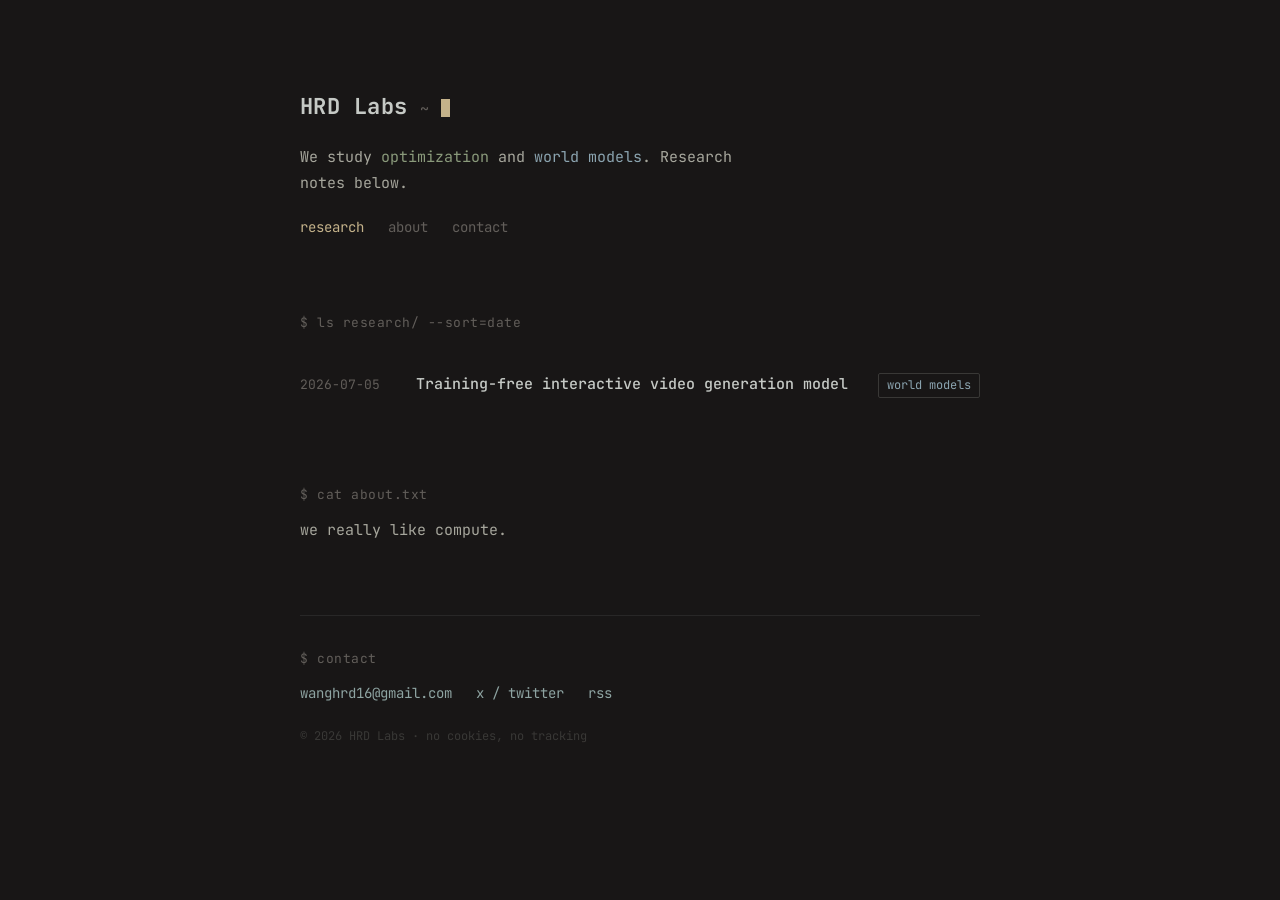
==== index.html @ a36ea153 "Publish first research article: Training-Free Interactive World Models Built with the HF research-ar" ====
<!DOCTYPE html>
<html lang="en">
<head>
  <meta charset="UTF-8">
  <meta name="viewport" content="width=device-width, initial-scale=1.0">
  <title>HRD Labs</title>
  <meta name="description" content="HRD Labs — optimization & world models">
  <link rel="icon" href="data:image/svg+xml,%3Csvg xmlns='http://www.w3.org/2000/svg' viewBox='0 0 16 16'%3E%3Crect x='3' y='1' width='7' height='14' fill='%23c4b28a'/%3E%3C/svg%3E">
  <link rel="preconnect" href="https://fonts.googleapis.com">
  <link rel="preconnect" href="https://fonts.gstatic.com" crossorigin>
  <link href="https://fonts.googleapis.com/css2?family=JetBrains+Mono:ital,wght@0,400;0,500;0,700;1,400&display=swap" rel="stylesheet">
  <link rel="stylesheet" href="css/style.css">
</head>
<body>

  <div class="page">
    <header class="masthead">
      <div class="masthead-title">
        <h1>HRD Labs</h1>
        <span class="tilde">~</span>
        <span class="cursor" aria-hidden="true"></span>
      </div>
      <p class="tagline">We study <span class="hl-optimization">optimization</span> and <span class="hl-worldmodels">world models</span>. Research notes below.</p>
      <nav class="nav">
        <a href="#research" class="active">research</a>
        <a href="#about">about</a>
        <a href="#contact">contact</a>
      </nav>
    </header>

    <section id="research" class="research">
      <div class="prompt-line">$ ls research/ --sort=date</div>
      <a href="research/interactive-world-models/" class="post">
        <span class="post-date">2026-07-05</span>
        <span class="post-body">
          <span class="post-title">Training-free interactive video generation model</span>
        </span>
        <span class="tag tag-worldmodels">world models</span>
      </a>
    </section>

    <section id="about" class="about">
      <div class="prompt-line">$ cat about.txt</div>
      <p>we really like compute.</p>
    </section>

    <footer id="contact" class="footer">
      <div class="prompt-line">$ contact</div>
      <div class="footer-links">
        <a href="mailto:wanghrd16@gmail.com">wanghrd16@gmail.com</a>
        <a href="#">x / twitter</a>
        <a href="#">rss</a>
      </div>
      <div class="copyright">© 2026 HRD Labs · no cookies, no tracking</div>
    </footer>
  </div>

</body>
</html>
---- css/style.css ----
/* Reset & Base */
*, *::before, *::after {
  margin: 0;
  padding: 0;
  box-sizing: border-box;
}

:root {
  --color-bg: #181616;
  --color-bg-hover: #1d1c19;
  --color-fg: #c5c9c5;
  --color-dim: #a6a69c;
  --color-faint: #625e5a;
  --color-border: #282727;
  --color-chip-border: #393836;
  --color-faintest: #393836;
  --color-tan: #c4b28a;
  --color-green: #8a9a7b;
  --color-blue: #8ba4b0;
  --color-teal: #8ea4a2;
  --font-mono: 'JetBrains Mono', 'SF Mono', Menlo, Consolas, monospace;
}

html {
  -webkit-font-smoothing: antialiased;
  -moz-osx-font-smoothing: grayscale;
}

body {
  font-family: var(--font-mono);
  font-size: 15px;
  line-height: 1.7;
  color: var(--color-fg);
  background: var(--color-bg);
  min-height: 100vh;
  display: flex;
  justify-content: center;
  padding: 0 24px;
}

::selection {
  background: var(--color-tan);
  color: #0d0c0c;
}

a {
  color: inherit;
  text-decoration: none;
  transition: color 0.15s ease;
}

.page {
  width: 100%;
  min-width: 0;
  max-width: 680px;
  padding: 88px 0 96px;
  display: flex;
  flex-direction: column;
  gap: 72px;
}

/* Masthead */
.masthead {
  display: flex;
  flex-direction: column;
  gap: 20px;
}

.masthead-title {
  display: flex;
  align-items: baseline;
  gap: 12px;
}

.masthead-title h1 {
  font-size: 22px;
  font-weight: 700;
  letter-spacing: 0.02em;
  color: var(--color-fg);
}

.tilde {
  color: var(--color-faint);
  font-size: 15px;
  font-weight: 400;
}

.cursor {
  display: inline-block;
  width: 9px;
  height: 18px;
  background: var(--color-tan);
  transform: translateY(3px);
  animation: blink 1.2s step-end infinite;
}

@keyframes blink {
  0%, 49% { opacity: 1; }
  50%, 100% { opacity: 0; }
}

.tagline {
  color: var(--color-dim);
  max-width: 54ch;
  text-wrap: pretty;
}

.hl-optimization {
  color: var(--color-green);
}

.hl-worldmodels {
  color: var(--color-blue);
}

.nav {
  display: flex;
  gap: 24px;
  font-size: 14px;
}

.nav a {
  color: var(--color-faint);
}

.nav a.active {
  color: var(--color-tan);
}

.nav a:hover {
  color: var(--color-fg);
}

/* Prompt lines */
.prompt-line {
  color: var(--color-faint);
  font-size: 13px;
  letter-spacing: 0.04em;
}

/* Research log */
.research {
  display: flex;
  flex-direction: column;
  gap: 8px;
}

.research .prompt-line {
  margin-bottom: 16px;
}

.post {
  display: grid;
  grid-template-columns: 96px 1fr auto;
  gap: 20px;
  align-items: baseline;
  padding: 14px 12px;
  margin: 0 -12px;
  border-radius: 2px;
  color: inherit;
}

.post:hover {
  background: var(--color-bg-hover);
}

.post-date {
  color: var(--color-faint);
  font-size: 13px;
}

.post-body {
  display: flex;
  flex-direction: column;
  gap: 2px;
}

.post-title {
  color: var(--color-fg);
  font-weight: 500;
}

.post-summary {
  color: var(--color-dim);
  font-size: 13px;
  text-wrap: pretty;
}

.tag {
  font-size: 12px;
  border: 1px solid var(--color-chip-border);
  padding: 1px 8px;
  border-radius: 2px;
}

.tag-optimization { color: var(--color-green); }
.tag-worldmodels { color: var(--color-blue); }
.tag-notes { color: var(--color-tan); }

/* About */
.about {
  display: flex;
  flex-direction: column;
  gap: 12px;
}

.about p {
  color: var(--color-dim);
  max-width: 60ch;
  text-wrap: pretty;
}

/* KRABS */
.krabs {
  display: flex;
  flex-direction: column;
  gap: 12px;
}

.crossword {
  font-family: var(--font-mono);
  font-size: 20px;
  line-height: 1.7;
  letter-spacing: 0.05em;
  color: var(--color-fg);
  overflow-x: auto;
  margin-top: 8px;
}

.crossword .highlight {
  font-weight: 700;
  color: var(--color-tan);
}

/* Footer */
.footer {
  display: flex;
  flex-direction: column;
  gap: 12px;
  border-top: 1px solid var(--color-border);
  padding-top: 32px;
}

.footer-links {
  display: flex;
  gap: 24px;
  font-size: 14px;
  flex-wrap: wrap;
}

.footer-links a {
  color: var(--color-teal);
}

.footer-links a:hover {
  color: var(--color-fg);
}

.copyright {
  color: var(--color-faintest);
  font-size: 12px;
  margin-top: 8px;
}

@media (prefers-reduced-motion: reduce) {
  .cursor {
    animation: none;
  }
}

/* Responsive */
@media (max-width: 560px) {
  .page {
    padding: 56px 0 64px;
    gap: 56px;
  }

  .post {
    grid-template-columns: 1fr;
    gap: 8px;
  }

  .tag {
    justify-self: start;
  }
}
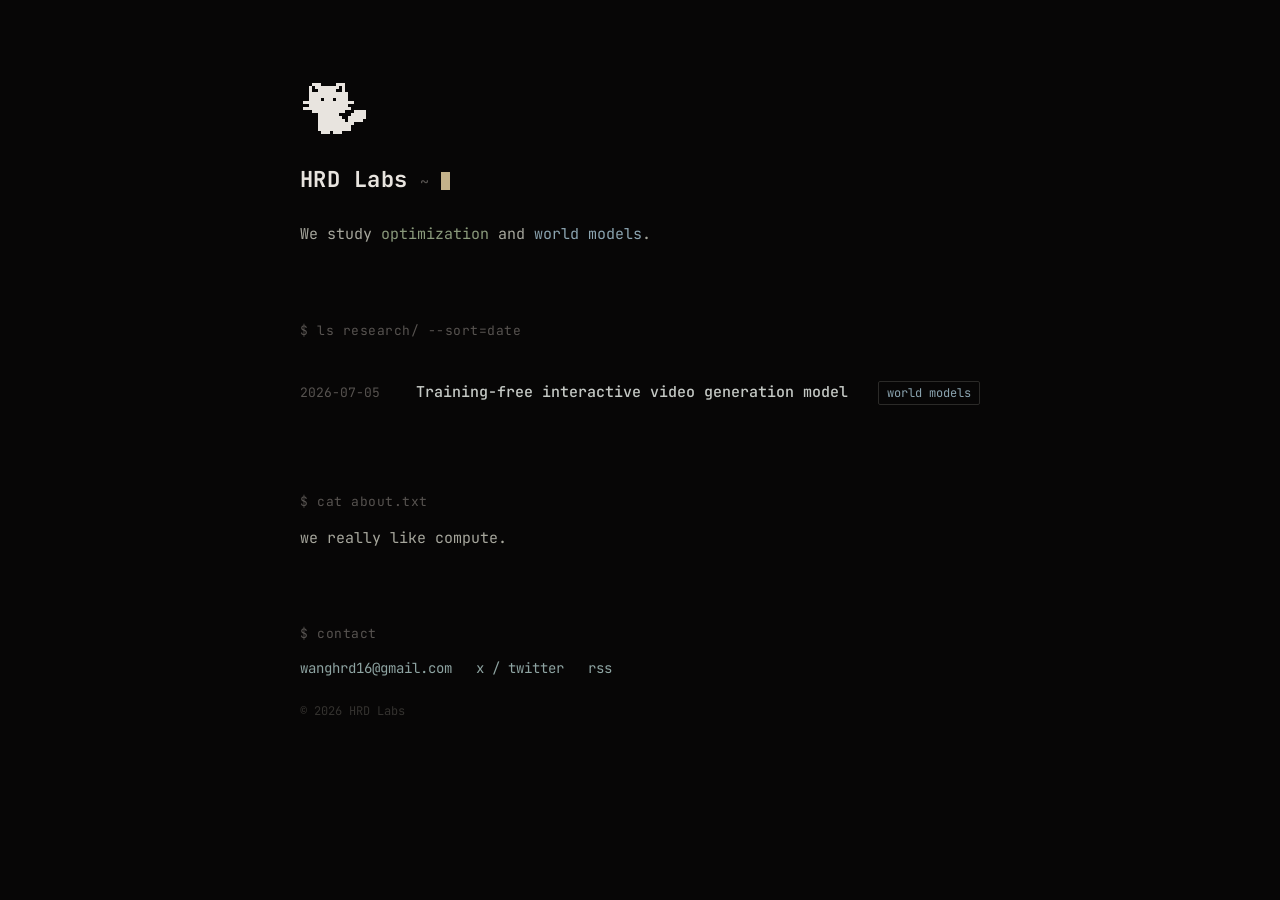
==== commit 95fe9897: "Front page redesign: pixel-cat masthead, darker palette, slower cursor - Add a pixel-cat mark to the" ====
--- a/index.html
+++ b/index.html
@@ -15,17 +15,13 @@
 
   <div class="page">
     <header class="masthead">
+      <img src="assets/pixel-cat.svg" alt="HRD Labs pixel cat" class="masthead-cat">
       <div class="masthead-title">
         <h1>HRD Labs</h1>
         <span class="tilde">~</span>
         <span class="cursor" aria-hidden="true"></span>
       </div>
-      <p class="tagline">We study <span class="hl-optimization">optimization</span> and <span class="hl-worldmodels">world models</span>. Research notes below.</p>
-      <nav class="nav">
-        <a href="#research" class="active">research</a>
-        <a href="#about">about</a>
-        <a href="#contact">contact</a>
-      </nav>
+      <p class="tagline">We study <span class="hl-optimization">optimization</span> and <span class="hl-worldmodels">world models</span>.</p>
     </header>
 
     <section id="research" class="research">
@@ -51,7 +47,7 @@
         <a href="#">x / twitter</a>
         <a href="#">rss</a>
       </div>
-      <div class="copyright">© 2026 HRD Labs · no cookies, no tracking</div>
+      <div class="copyright">© 2026 HRD Labs</div>
     </footer>
   </div>
 
--- a/css/style.css
+++ b/css/style.css
@@ -6,14 +6,14 @@
 }
 
 :root {
-  --color-bg: #181616;
-  --color-bg-hover: #1d1c19;
+  --color-bg: #070606;
+  --color-bg-hover: #100f0e;
   --color-fg: #c5c9c5;
   --color-dim: #a6a69c;
-  --color-faint: #625e5a;
-  --color-border: #282727;
-  --color-chip-border: #393836;
-  --color-faintest: #393836;
+  --color-faint: #575350;
+  --color-border: #1f1e1c;
+  --color-chip-border: #2b2a28;
+  --color-faintest: #34322f;
   --color-tan: #c4b28a;
   --color-green: #8a9a7b;
   --color-blue: #8ba4b0;
@@ -40,7 +40,7 @@
 
 ::selection {
   background: var(--color-tan);
-  color: #0d0c0c;
+  color: #070606;
 }
 
 a {
@@ -53,7 +53,7 @@
   width: 100%;
   min-width: 0;
   max-width: 680px;
-  padding: 88px 0 96px;
+  padding: 80px 0 96px;
   display: flex;
   flex-direction: column;
   gap: 72px;
@@ -63,7 +63,13 @@
 .masthead {
   display: flex;
   flex-direction: column;
-  gap: 20px;
+  gap: 24px;
+}
+
+.masthead-cat {
+  width: 66px;
+  height: 57px;
+  display: block;
 }
 
 .masthead-title {
@@ -76,7 +82,7 @@
   font-size: 22px;
   font-weight: 700;
   letter-spacing: 0.02em;
-  color: var(--color-fg);
+  color: #e8e4df;
 }
 
 .tilde {
@@ -91,12 +97,12 @@
   height: 18px;
   background: var(--color-tan);
   transform: translateY(3px);
-  animation: blink 1.2s step-end infinite;
+  animation: blink 2.2s step-end infinite;
 }
 
 @keyframes blink {
-  0%, 49% { opacity: 1; }
-  50%, 100% { opacity: 0; }
+  0%, 55% { opacity: 1; }
+  55.01%, 100% { opacity: 0; }
 }
 
 .tagline {
@@ -111,24 +117,6 @@
 
 .hl-worldmodels {
   color: var(--color-blue);
-}
-
-.nav {
-  display: flex;
-  gap: 24px;
-  font-size: 14px;
-}
-
-.nav a {
-  color: var(--color-faint);
-}
-
-.nav a.active {
-  color: var(--color-tan);
-}
-
-.nav a:hover {
-  color: var(--color-fg);
 }
 
 /* Prompt lines */
@@ -210,7 +198,58 @@
   text-wrap: pretty;
 }
 
-/* KRABS */
+/* Footer */
+.footer {
+  display: flex;
+  flex-direction: column;
+  gap: 12px;
+}
+
+.footer-links {
+  display: flex;
+  gap: 24px;
+  font-size: 14px;
+  flex-wrap: wrap;
+}
+
+.footer-links a {
+  color: var(--color-teal);
+}
+
+.footer-links a:hover {
+  color: var(--color-fg);
+}
+
+.copyright {
+  color: var(--color-faintest);
+  font-size: 12px;
+  margin-top: 8px;
+}
+
+@media (prefers-reduced-motion: reduce) {
+  .cursor {
+    animation: none;
+  }
+}
+
+/* Responsive */
+@media (max-width: 560px) {
+  .page {
+    padding: 56px 0 64px;
+    gap: 56px;
+  }
+
+  .post {
+    grid-template-columns: 1fr;
+    gap: 8px;
+  }
+
+  .tag {
+    justify-self: start;
+  }
+}
+
+/* ---- KRABS crossword (research.html) ---- */
 .krabs {
   display: flex;
   flex-direction: column;
@@ -231,56 +270,3 @@
   font-weight: 700;
   color: var(--color-tan);
 }
-
-/* Footer */
-.footer {
-  display: flex;
-  flex-direction: column;
-  gap: 12px;
-  border-top: 1px solid var(--color-border);
-  padding-top: 32px;
-}
-
-.footer-links {
-  display: flex;
-  gap: 24px;
-  font-size: 14px;
-  flex-wrap: wrap;
-}
-
-.footer-links a {
-  color: var(--color-teal);
-}
-
-.footer-links a:hover {
-  color: var(--color-fg);
-}
-
-.copyright {
-  color: var(--color-faintest);
-  font-size: 12px;
-  margin-top: 8px;
-}
-
-@media (prefers-reduced-motion: reduce) {
-  .cursor {
-    animation: none;
-  }
-}
-
-/* Responsive */
-@media (max-width: 560px) {
-  .page {
-    padding: 56px 0 64px;
-    gap: 56px;
-  }
-
-  .post {
-    grid-template-columns: 1fr;
-    gap: 8px;
-  }
-
-  .tag {
-    justify-self: start;
-  }
-}
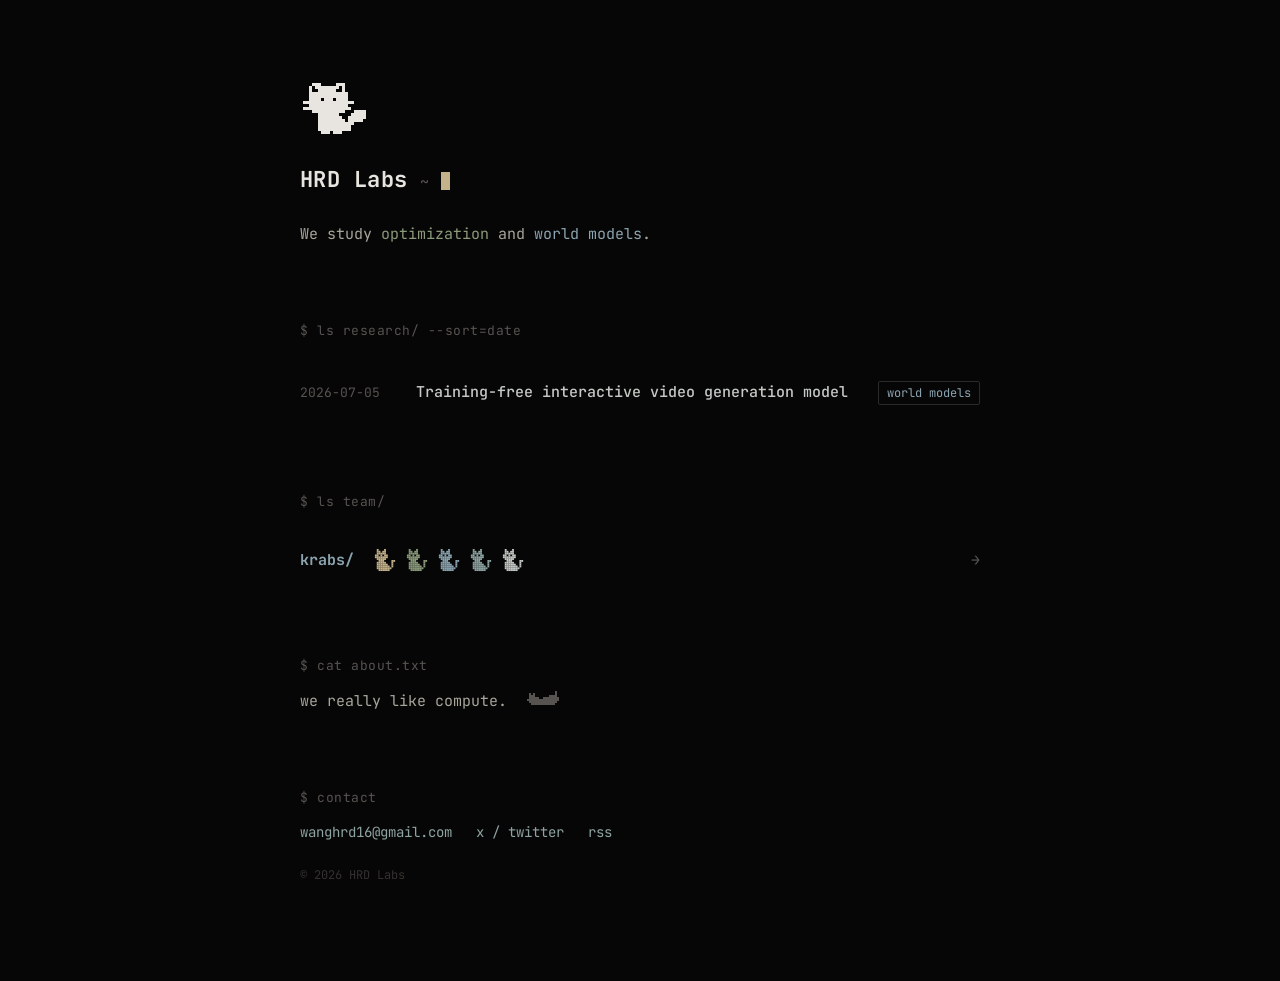
==== commit fcc1357e: "Unify site UI as dark pixel-art terminal: restyle article to match main page, add back nav, link tea" ====
--- a/index.html
+++ b/index.html
@@ -35,9 +35,24 @@
       </a>
     </section>
 
+    <section id="team" class="team">
+      <div class="prompt-line">$ ls team/</div>
+      <a href="team.html" class="team-line">
+        <span class="team-name">krabs/</span>
+        <span class="team-cats" aria-hidden="true">
+          <svg class="mini-cat" width="22" height="24" viewBox="-0.5 -0.5 12 13"><use href="assets/cat-sit.svg#cat"/></svg>
+          <svg class="mini-cat" width="22" height="24" viewBox="-0.5 -0.5 12 13"><use href="assets/cat-sit.svg#cat"/></svg>
+          <svg class="mini-cat" width="22" height="24" viewBox="-0.5 -0.5 12 13"><use href="assets/cat-sit.svg#cat"/></svg>
+          <svg class="mini-cat" width="22" height="24" viewBox="-0.5 -0.5 12 13"><use href="assets/cat-sit.svg#cat"/></svg>
+          <svg class="mini-cat" width="22" height="24" viewBox="-0.5 -0.5 12 13"><use href="assets/cat-sit.svg#cat"/></svg>
+        </span>
+        <span class="team-arrow">→</span>
+      </a>
+    </section>
+
     <section id="about" class="about">
       <div class="prompt-line">$ cat about.txt</div>
-      <p>we really like compute.</p>
+      <p>we really like compute. <img src="assets/cat-sleep.svg" alt="" width="34" height="16" class="about-cat"></p>
     </section>
 
     <footer id="contact" class="footer">
--- a/css/style.css
+++ b/css/style.css
@@ -185,6 +185,90 @@
 .tag-worldmodels { color: var(--color-blue); }
 .tag-notes { color: var(--color-tan); }
 
+/* Crumb (back link on subpages) */
+.crumb {
+  font-size: 13px;
+  letter-spacing: 0.04em;
+}
+
+.crumb a {
+  color: var(--color-faint);
+}
+
+.crumb a:hover {
+  color: var(--color-tan);
+}
+
+/* Pixel cats */
+.mini-cat {
+  width: 22px;
+  height: 24px;
+  flex-shrink: 0;
+}
+
+/* Team teaser (index) */
+.team {
+  display: flex;
+  flex-direction: column;
+  gap: 8px;
+}
+
+.team .prompt-line {
+  margin-bottom: 16px;
+}
+
+.team-line {
+  display: flex;
+  align-items: center;
+  gap: 20px;
+  padding: 10px 12px;
+  margin: 0 -12px;
+  border-radius: 2px;
+}
+
+.team-line:hover {
+  background: var(--color-bg-hover);
+}
+
+.team-name {
+  color: var(--color-blue);
+  font-weight: 700;
+}
+
+.team-cats {
+  display: flex;
+  align-items: flex-end;
+  gap: 10px;
+}
+
+.team-cats .mini-cat:nth-child(1) { color: var(--color-tan); }
+.team-cats .mini-cat:nth-child(2) { color: var(--color-green); }
+.team-cats .mini-cat:nth-child(3) { color: var(--color-blue); }
+.team-cats .mini-cat:nth-child(4) { color: var(--color-teal); }
+.team-cats .mini-cat:nth-child(5) { color: var(--color-fg); }
+
+.team-cats .mini-cat {
+  transition: transform 0.18s ease;
+}
+
+.team-line:hover .mini-cat {
+  transform: translateY(-3px);
+}
+
+.team-line:hover .mini-cat:nth-child(2) { transition-delay: 0.04s; }
+.team-line:hover .mini-cat:nth-child(3) { transition-delay: 0.08s; }
+.team-line:hover .mini-cat:nth-child(4) { transition-delay: 0.12s; }
+.team-line:hover .mini-cat:nth-child(5) { transition-delay: 0.16s; }
+
+.team-arrow {
+  margin-left: auto;
+  color: var(--color-faint);
+}
+
+.team-line:hover .team-arrow {
+  color: var(--color-tan);
+}
+
 /* About */
 .about {
   display: flex;
@@ -198,6 +282,13 @@
   text-wrap: pretty;
 }
 
+.about-cat {
+  width: 34px;
+  height: 16px;
+  margin-left: 10px;
+  vertical-align: baseline;
+}
+
 /* Footer */
 .footer {
   display: flex;
@@ -229,6 +320,16 @@
 @media (prefers-reduced-motion: reduce) {
   .cursor {
     animation: none;
+  }
+
+  .team-cats .mini-cat,
+  .name-col .mini-cat {
+    transition: none;
+  }
+
+  .team-line:hover .mini-cat,
+  .name-col:hover .mini-cat {
+    transform: none;
   }
 }
 
@@ -249,24 +350,63 @@
   }
 }
 
-/* ---- KRABS crossword (research.html) ---- */
+/* ---- KRABS crossword (team.html) ---- */
 .krabs {
   display: flex;
   flex-direction: column;
   gap: 12px;
 }
 
-.crossword {
-  font-family: var(--font-mono);
+.crossword-grid {
+  display: flex;
+  gap: 28px;
+  margin-top: 20px;
+}
+
+.name-col {
+  display: flex;
+  flex-direction: column;
+  align-items: center;
+  gap: 4px;
   font-size: 20px;
-  line-height: 1.7;
-  letter-spacing: 0.05em;
-  color: var(--color-fg);
-  overflow-x: auto;
-  margin-top: 8px;
-}
-
-.crossword .highlight {
+  line-height: 1.5;
+}
+
+.name-col .mini-cat {
+  color: var(--color-faintest);
+  margin-bottom: 12px;
+  transition: transform 0.18s ease, color 0.18s ease;
+}
+
+.name-col:nth-child(1):hover .mini-cat { color: var(--color-tan); }
+.name-col:nth-child(2):hover .mini-cat { color: var(--color-green); }
+.name-col:nth-child(3):hover .mini-cat { color: var(--color-blue); }
+.name-col:nth-child(4):hover .mini-cat { color: var(--color-teal); }
+.name-col:nth-child(5):hover .mini-cat { color: var(--color-fg); }
+
+.name-col:hover .mini-cat {
+  transform: translateY(-3px);
+}
+
+.letter {
+  color: var(--color-dim);
+}
+
+.letter.first {
   font-weight: 700;
   color: var(--color-tan);
 }
+
+.name-col:hover .letter {
+  color: #e8e4df;
+}
+
+@media (max-width: 560px) {
+  .crossword-grid {
+    gap: 18px;
+  }
+
+  .name-col {
+    font-size: 16px;
+  }
+}
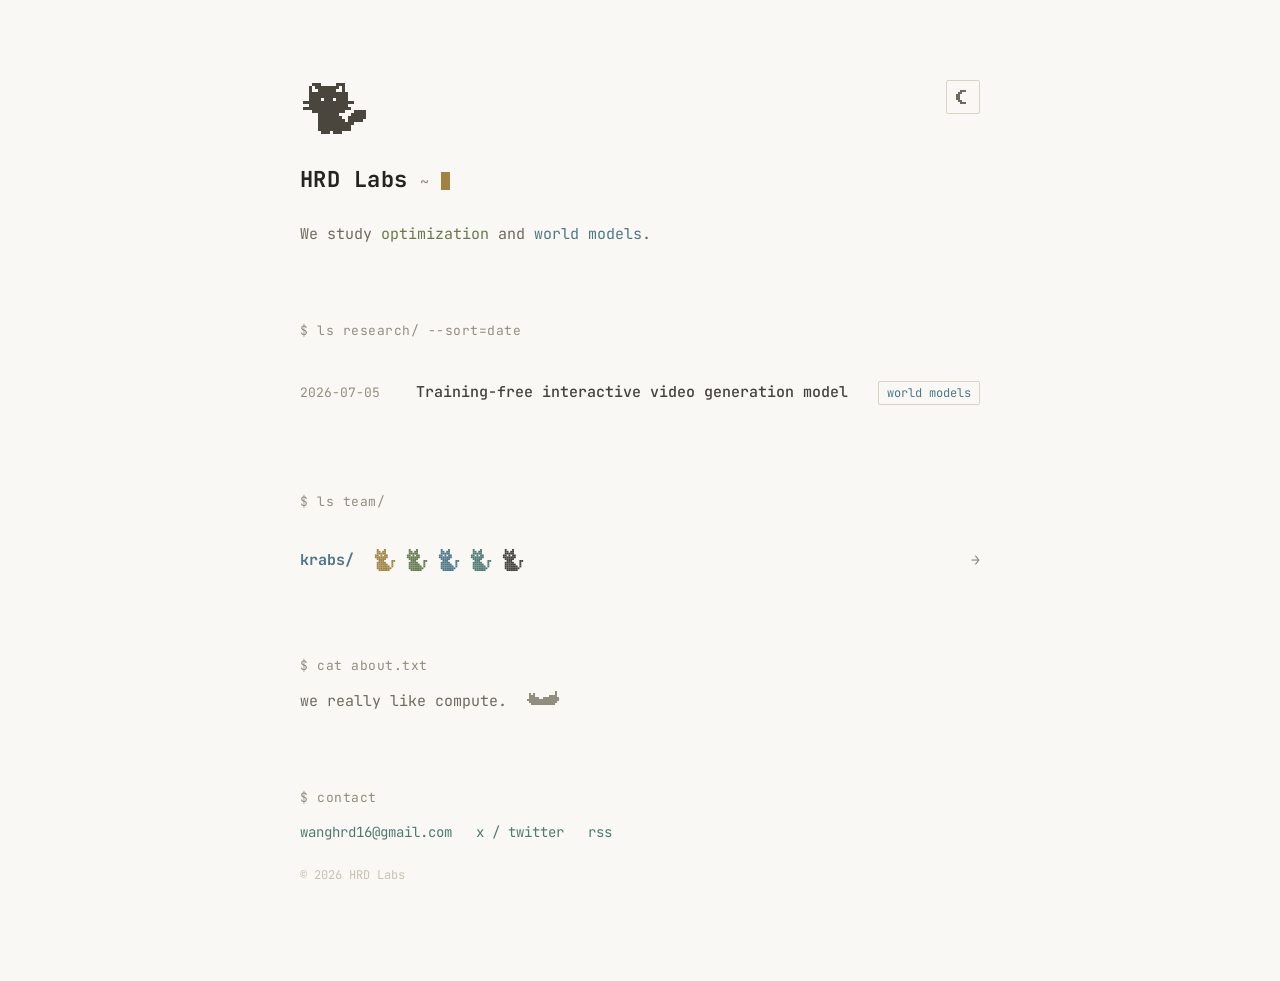
==== commit aeffa897: "Add light mode (default) with persistent theme toggle, make masthead cat interactive - Light palette" ====
--- a/index.html
+++ b/index.html
@@ -9,13 +9,16 @@
   <link rel="preconnect" href="https://fonts.googleapis.com">
   <link rel="preconnect" href="https://fonts.gstatic.com" crossorigin>
   <link href="https://fonts.googleapis.com/css2?family=JetBrains+Mono:ital,wght@0,400;0,500;0,700;1,400&display=swap" rel="stylesheet">
+  <script>document.documentElement.dataset.theme=localStorage.getItem('theme')||'light';</script>
   <link rel="stylesheet" href="css/style.css">
 </head>
 <body>
 
   <div class="page">
     <header class="masthead">
-      <img src="assets/pixel-cat.svg" alt="HRD Labs pixel cat" class="masthead-cat">
+      <button class="theme-toggle" type="button" aria-label="Toggle light/dark theme"><svg class="icon-moon" width="14" height="14" viewBox="0 0 7 7" shape-rendering="crispEdges" fill="currentColor" aria-hidden="true"><rect x="2" y="0" width="3" height="1"/><rect x="1" y="1" width="2" height="1"/><rect x="0" y="2" width="2" height="3"/><rect x="1" y="5" width="2" height="1"/><rect x="2" y="6" width="3" height="1"/></svg><svg class="icon-sun" width="14" height="14" viewBox="0 0 9 9" shape-rendering="crispEdges" fill="currentColor" aria-hidden="true"><rect x="3" y="3" width="3" height="3"/><rect x="4" y="0" width="1" height="1"/><rect x="4" y="8" width="1" height="1"/><rect x="0" y="4" width="1" height="1"/><rect x="8" y="4" width="1" height="1"/><rect x="1" y="1" width="1" height="1"/><rect x="7" y="1" width="1" height="1"/><rect x="1" y="7" width="1" height="1"/><rect x="7" y="7" width="1" height="1"/></svg></button>
+      <svg class="masthead-cat" width="66" height="57" viewBox="-1 -1 22 19" shape-rendering="crispEdges" fill="currentColor" role="img" aria-label="HRD Labs pixel cat"><g class="cat-body"><rect x="3" y="0" width="1.02" height="1.02"></rect><rect x="4" y="0" width="1.02" height="1.02"></rect><rect x="5" y="0" width="1.02" height="1.02"></rect><rect x="11" y="0" width="1.02" height="1.02"></rect><rect x="12" y="0" width="1.02" height="1.02"></rect><rect x="13" y="0" width="1.02" height="1.02"></rect><rect x="2" y="1" width="1.02" height="1.02"></rect><rect x="4" y="1" width="1.02" height="1.02"></rect><rect x="5" y="1" width="1.02" height="1.02"></rect><rect x="6" y="1" width="1.02" height="1.02"></rect><rect x="7" y="1" width="1.02" height="1.02"></rect><rect x="8" y="1" width="1.02" height="1.02"></rect><rect x="9" y="1" width="1.02" height="1.02"></rect><rect x="10" y="1" width="1.02" height="1.02"></rect><rect x="11" y="1" width="1.02" height="1.02"></rect><rect x="13" y="1" width="1.02" height="1.02"></rect><rect x="2" y="2" width="1.02" height="1.02"></rect><rect x="5" y="2" width="1.02" height="1.02"></rect><rect x="6" y="2" width="1.02" height="1.02"></rect><rect x="7" y="2" width="1.02" height="1.02"></rect><rect x="8" y="2" width="1.02" height="1.02"></rect><rect x="9" y="2" width="1.02" height="1.02"></rect><rect x="10" y="2" width="1.02" height="1.02"></rect><rect x="13" y="2" width="1.02" height="1.02"></rect><rect x="2" y="3" width="1.02" height="1.02"></rect><rect x="3" y="3" width="1.02" height="1.02"></rect><rect x="4" y="3" width="1.02" height="1.02"></rect><rect x="5" y="3" width="1.02" height="1.02"></rect><rect x="6" y="3" width="1.02" height="1.02"></rect><rect x="7" y="3" width="1.02" height="1.02"></rect><rect x="8" y="3" width="1.02" height="1.02"></rect><rect x="9" y="3" width="1.02" height="1.02"></rect><rect x="10" y="3" width="1.02" height="1.02"></rect><rect x="11" y="3" width="1.02" height="1.02"></rect><rect x="12" y="3" width="1.02" height="1.02"></rect><rect x="13" y="3" width="1.02" height="1.02"></rect><rect x="14" y="3" width="1.02" height="1.02"></rect><rect x="2" y="4" width="1.02" height="1.02"></rect><rect x="3" y="4" width="1.02" height="1.02"></rect><rect x="4" y="4" width="1.02" height="1.02"></rect><rect x="5" y="4" width="1.02" height="1.02"></rect><rect x="6" y="4" width="1.02" height="1.02"></rect><rect x="7" y="4" width="1.02" height="1.02"></rect><rect x="8" y="4" width="1.02" height="1.02"></rect><rect x="9" y="4" width="1.02" height="1.02"></rect><rect x="10" y="4" width="1.02" height="1.02"></rect><rect x="11" y="4" width="1.02" height="1.02"></rect><rect x="12" y="4" width="1.02" height="1.02"></rect><rect x="13" y="4" width="1.02" height="1.02"></rect><rect x="14" y="4" width="1.02" height="1.02"></rect><rect x="2" y="5" width="1.02" height="1.02"></rect><rect x="3" y="5" width="1.02" height="1.02"></rect><rect x="4" y="5" width="1.02" height="1.02"></rect><rect x="5" y="5" width="1.02" height="1.02"></rect><rect x="7" y="5" width="1.02" height="1.02"></rect><rect x="8" y="5" width="1.02" height="1.02"></rect><rect x="9" y="5" width="1.02" height="1.02"></rect><rect x="11" y="5" width="1.02" height="1.02"></rect><rect x="12" y="5" width="1.02" height="1.02"></rect><rect x="13" y="5" width="1.02" height="1.02"></rect><rect x="14" y="5" width="1.02" height="1.02"></rect><rect x="0" y="6" width="1.02" height="1.02"></rect><rect x="1" y="6" width="1.02" height="1.02"></rect><rect x="2" y="6" width="1.02" height="1.02"></rect><rect x="3" y="6" width="1.02" height="1.02"></rect><rect x="4" y="6" width="1.02" height="1.02"></rect><rect x="5" y="6" width="1.02" height="1.02"></rect><rect x="6" y="6" width="1.02" height="1.02"></rect><rect x="7" y="6" width="1.02" height="1.02"></rect><rect x="8" y="6" width="1.02" height="1.02"></rect><rect x="9" y="6" width="1.02" height="1.02"></rect><rect x="10" y="6" width="1.02" height="1.02"></rect><rect x="11" y="6" width="1.02" height="1.02"></rect><rect x="12" y="6" width="1.02" height="1.02"></rect><rect x="13" y="6" width="1.02" height="1.02"></rect><rect x="14" y="6" width="1.02" height="1.02"></rect><rect x="15" y="6" width="1.02" height="1.02"></rect><rect x="16" y="6" width="1.02" height="1.02"></rect><rect x="2" y="7" width="1.02" height="1.02"></rect><rect x="3" y="7" width="1.02" height="1.02"></rect><rect x="4" y="7" width="1.02" height="1.02"></rect><rect x="5" y="7" width="1.02" height="1.02"></rect><rect x="6" y="7" width="1.02" height="1.02"></rect><rect x="7" y="7" width="1.02" height="1.02"></rect><rect x="8" y="7" width="1.02" height="1.02"></rect><rect x="9" y="7" width="1.02" height="1.02"></rect><rect x="10" y="7" width="1.02" height="1.02"></rect><rect x="11" y="7" width="1.02" height="1.02"></rect><rect x="12" y="7" width="1.02" height="1.02"></rect><rect x="13" y="7" width="1.02" height="1.02"></rect><rect x="14" y="7" width="1.02" height="1.02"></rect><rect x="0" y="8" width="1.02" height="1.02"></rect><rect x="1" y="8" width="1.02" height="1.02"></rect><rect x="2" y="8" width="1.02" height="1.02"></rect><rect x="3" y="8" width="1.02" height="1.02"></rect><rect x="4" y="8" width="1.02" height="1.02"></rect><rect x="5" y="8" width="1.02" height="1.02"></rect><rect x="6" y="8" width="1.02" height="1.02"></rect><rect x="7" y="8" width="1.02" height="1.02"></rect><rect x="8" y="8" width="1.02" height="1.02"></rect><rect x="9" y="8" width="1.02" height="1.02"></rect><rect x="10" y="8" width="1.02" height="1.02"></rect><rect x="11" y="8" width="1.02" height="1.02"></rect><rect x="12" y="8" width="1.02" height="1.02"></rect><rect x="13" y="8" width="1.02" height="1.02"></rect><rect x="14" y="8" width="1.02" height="1.02"></rect><rect x="15" y="8" width="1.02" height="1.02"></rect><rect x="3" y="9" width="1.02" height="1.02"></rect><rect x="4" y="9" width="1.02" height="1.02"></rect><rect x="5" y="9" width="1.02" height="1.02"></rect><rect x="6" y="9" width="1.02" height="1.02"></rect><rect x="7" y="9" width="1.02" height="1.02"></rect><rect x="8" y="9" width="1.02" height="1.02"></rect><rect x="9" y="9" width="1.02" height="1.02"></rect><rect x="10" y="9" width="1.02" height="1.02"></rect><rect x="11" y="9" width="1.02" height="1.02"></rect><rect x="12" y="9" width="1.02" height="1.02"></rect><rect x="13" y="9" width="1.02" height="1.02"></rect><rect x="5" y="10" width="1.02" height="1.02"></rect><rect x="6" y="10" width="1.02" height="1.02"></rect><rect x="7" y="10" width="1.02" height="1.02"></rect><rect x="8" y="10" width="1.02" height="1.02"></rect><rect x="9" y="10" width="1.02" height="1.02"></rect><rect x="10" y="10" width="1.02" height="1.02"></rect><rect x="11" y="10" width="1.02" height="1.02"></rect><rect x="5" y="11" width="1.02" height="1.02"></rect><rect x="6" y="11" width="1.02" height="1.02"></rect><rect x="7" y="11" width="1.02" height="1.02"></rect><rect x="8" y="11" width="1.02" height="1.02"></rect><rect x="9" y="11" width="1.02" height="1.02"></rect><rect x="10" y="11" width="1.02" height="1.02"></rect><rect x="11" y="11" width="1.02" height="1.02"></rect><rect x="12" y="11" width="1.02" height="1.02"></rect><rect x="5" y="12" width="1.02" height="1.02"></rect><rect x="6" y="12" width="1.02" height="1.02"></rect><rect x="7" y="12" width="1.02" height="1.02"></rect><rect x="8" y="12" width="1.02" height="1.02"></rect><rect x="9" y="12" width="1.02" height="1.02"></rect><rect x="10" y="12" width="1.02" height="1.02"></rect><rect x="11" y="12" width="1.02" height="1.02"></rect><rect x="12" y="12" width="1.02" height="1.02"></rect><rect x="13" y="12" width="1.02" height="1.02"></rect><rect x="5" y="13" width="1.02" height="1.02"></rect><rect x="6" y="13" width="1.02" height="1.02"></rect><rect x="7" y="13" width="1.02" height="1.02"></rect><rect x="8" y="13" width="1.02" height="1.02"></rect><rect x="9" y="13" width="1.02" height="1.02"></rect><rect x="10" y="13" width="1.02" height="1.02"></rect><rect x="11" y="13" width="1.02" height="1.02"></rect><rect x="12" y="13" width="1.02" height="1.02"></rect><rect x="13" y="13" width="1.02" height="1.02"></rect><rect x="14" y="13" width="1.02" height="1.02"></rect><rect x="15" y="13" width="1.02" height="1.02"></rect><rect x="16" y="13" width="1.02" height="1.02"></rect><rect x="5" y="14" width="1.02" height="1.02"></rect><rect x="6" y="14" width="1.02" height="1.02"></rect><rect x="7" y="14" width="1.02" height="1.02"></rect><rect x="8" y="14" width="1.02" height="1.02"></rect><rect x="9" y="14" width="1.02" height="1.02"></rect><rect x="10" y="14" width="1.02" height="1.02"></rect><rect x="11" y="14" width="1.02" height="1.02"></rect><rect x="12" y="14" width="1.02" height="1.02"></rect><rect x="13" y="14" width="1.02" height="1.02"></rect><rect x="14" y="14" width="1.02" height="1.02"></rect><rect x="15" y="14" width="1.02" height="1.02"></rect><rect x="5" y="15" width="1.02" height="1.02"></rect><rect x="6" y="15" width="1.02" height="1.02"></rect><rect x="7" y="15" width="1.02" height="1.02"></rect><rect x="8" y="15" width="1.02" height="1.02"></rect><rect x="9" y="15" width="1.02" height="1.02"></rect><rect x="10" y="15" width="1.02" height="1.02"></rect><rect x="11" y="15" width="1.02" height="1.02"></rect><rect x="12" y="15" width="1.02" height="1.02"></rect><rect x="13" y="15" width="1.02" height="1.02"></rect><rect x="14" y="15" width="1.02" height="1.02"></rect><rect x="15" y="15" width="1.02" height="1.02"></rect><rect x="6" y="16" width="1.02" height="1.02"></rect><rect x="7" y="16" width="1.02" height="1.02"></rect><rect x="8" y="16" width="1.02" height="1.02"></rect><rect x="10" y="16" width="1.02" height="1.02"></rect><rect x="11" y="16" width="1.02" height="1.02"></rect><rect x="12" y="16" width="1.02" height="1.02"></rect></g><g class="cat-tail"><rect x="17" y="9" width="1.02" height="1.02"></rect><rect x="18" y="9" width="1.02" height="1.02"></rect><rect x="19" y="9" width="1.02" height="1.02"></rect><rect x="20" y="9" width="1.02" height="1.02"></rect><rect x="16" y="10" width="1.02" height="1.02"></rect><rect x="17" y="10" width="1.02" height="1.02"></rect><rect x="18" y="10" width="1.02" height="1.02"></rect><rect x="19" y="10" width="1.02" height="1.02"></rect><rect x="20" y="10" width="1.02" height="1.02"></rect><rect x="15" y="11" width="1.02" height="1.02"></rect><rect x="16" y="11" width="1.02" height="1.02"></rect><rect x="17" y="11" width="1.02" height="1.02"></rect><rect x="18" y="11" width="1.02" height="1.02"></rect><rect x="19" y="11" width="1.02" height="1.02"></rect><rect x="20" y="11" width="1.02" height="1.02"></rect><rect x="15" y="12" width="1.02" height="1.02"></rect><rect x="16" y="12" width="1.02" height="1.02"></rect><rect x="17" y="12" width="1.02" height="1.02"></rect><rect x="18" y="12" width="1.02" height="1.02"></rect><rect x="19" y="12" width="1.02" height="1.02"></rect></g><g class="cat-lids"><rect x="6" y="5" width="1.02" height="1.02"></rect><rect x="10" y="5" width="1.02" height="1.02"></rect></g></svg>
+      <span class="cat-meow" aria-hidden="true"></span>
       <div class="masthead-title">
         <h1>HRD Labs</h1>
         <span class="tilde">~</span>
@@ -52,7 +55,7 @@
 
     <section id="about" class="about">
       <div class="prompt-line">$ cat about.txt</div>
-      <p>we really like compute. <img src="assets/cat-sleep.svg" alt="" width="34" height="16" class="about-cat"></p>
+      <p>we really like compute. <svg class="about-cat" width="34" height="16" viewBox="-0.5 -0.5 17 8" aria-hidden="true"><use href="assets/cat-sleep.svg#cat"/></svg></p>
     </section>
 
     <footer id="contact" class="footer">
@@ -66,5 +69,45 @@
     </footer>
   </div>
 
+
+  <script>
+    document.querySelectorAll('.theme-toggle').forEach((btn) => {
+      btn.addEventListener('click', () => {
+        const next = document.documentElement.dataset.theme === 'dark' ? 'light' : 'dark';
+        document.documentElement.dataset.theme = next;
+        document.body.dataset.theme = next;
+        localStorage.setItem('theme', next);
+      });
+    });
+  </script>
+  <script>
+    (() => {
+      const cat = document.querySelector('.masthead-cat');
+      const meow = document.querySelector('.cat-meow');
+      if (!cat) return;
+      const reduced = window.matchMedia('(prefers-reduced-motion: reduce)').matches;
+      const blink = (n) => {
+        cat.classList.add('is-blinking');
+        setTimeout(() => {
+          cat.classList.remove('is-blinking');
+          if (n > 1) setTimeout(() => blink(n - 1), 90);
+        }, 130);
+      };
+      if (!reduced) {
+        const loop = () => setTimeout(() => { blink(Math.random() < 0.25 ? 2 : 1); loop(); }, 2800 + Math.random() * 3800);
+        loop();
+      }
+      const words = ['meow!', 'mrrp?', 'purrr', ':3'];
+      let t;
+      cat.addEventListener('click', () => {
+        blink(2);
+        if (!meow) return;
+        meow.textContent = words[Math.floor(Math.random() * words.length)];
+        meow.classList.add('show');
+        clearTimeout(t);
+        t = setTimeout(() => meow.classList.remove('show'), 1200);
+      });
+    })();
+  </script>
 </body>
 </html>
--- a/css/style.css
+++ b/css/style.css
@@ -6,6 +6,25 @@
 }
 
 :root {
+  --color-bg: #faf8f4;
+  --color-bg-hover: #f0ece3;
+  --color-fg: #44423c;
+  --color-dim: #6e6a5f;
+  --color-faint: #928d7f;
+  --color-border: #e6e1d5;
+  --color-chip-border: #d9d3c3;
+  --color-faintest: #c8c2b2;
+  --color-tan: #a08343;
+  --color-green: #66794f;
+  --color-blue: #4e7689;
+  --color-teal: #4f7a74;
+  --color-heading: #26241f;
+  --color-cat: #4a463d;
+  --font-mono: 'JetBrains Mono', 'SF Mono', Menlo, Consolas, monospace;
+  color-scheme: light;
+}
+
+[data-theme="dark"] {
   --color-bg: #070606;
   --color-bg-hover: #100f0e;
   --color-fg: #c5c9c5;
@@ -18,7 +37,9 @@
   --color-green: #8a9a7b;
   --color-blue: #8ba4b0;
   --color-teal: #8ea4a2;
-  --font-mono: 'JetBrains Mono', 'SF Mono', Menlo, Consolas, monospace;
+  --color-heading: #e8e4df;
+  --color-cat: #e8e4df;
+  color-scheme: dark;
 }
 
 html {
@@ -40,7 +61,7 @@
 
 ::selection {
   background: var(--color-tan);
-  color: #070606;
+  color: var(--color-bg);
 }
 
 a {
@@ -61,6 +82,7 @@
 
 /* Masthead */
 .masthead {
+  position: relative;
   display: flex;
   flex-direction: column;
   gap: 24px;
@@ -70,6 +92,73 @@
   width: 66px;
   height: 57px;
   display: block;
+  color: var(--color-cat);
+}
+
+/* Theme toggle */
+.theme-toggle {
+  position: absolute;
+  top: 0;
+  right: 0;
+  width: 34px;
+  height: 34px;
+  display: flex;
+  align-items: center;
+  justify-content: center;
+  padding: 0;
+  background: none;
+  border: 1px solid var(--color-chip-border);
+  border-radius: 2px;
+  color: var(--color-dim);
+  cursor: pointer;
+}
+
+.theme-toggle:hover {
+  color: var(--color-tan);
+  border-color: var(--color-faint);
+}
+
+.theme-toggle .icon-sun { display: none; }
+[data-theme="dark"] .theme-toggle .icon-sun { display: block; }
+[data-theme="dark"] .theme-toggle .icon-moon { display: none; }
+
+/* Interactive masthead cat (index) */
+svg.masthead-cat {
+  cursor: pointer;
+}
+
+.masthead-cat .cat-lids {
+  opacity: 0;
+}
+
+.masthead-cat.is-blinking .cat-lids {
+  opacity: 1;
+}
+
+.masthead-cat .cat-tail {
+  transition: transform 0.16s steps(2, end);
+}
+
+.masthead-cat:hover .cat-tail {
+  transform: translateY(-1px);
+}
+
+.cat-meow {
+  position: absolute;
+  left: 80px;
+  top: 16px;
+  font-size: 12px;
+  letter-spacing: 0.04em;
+  color: var(--color-tan);
+  opacity: 0;
+  transform: translateY(3px);
+  transition: opacity 0.15s ease, transform 0.15s ease;
+  pointer-events: none;
+}
+
+.cat-meow.show {
+  opacity: 1;
+  transform: translateY(0);
 }
 
 .masthead-title {
@@ -82,7 +171,7 @@
   font-size: 22px;
   font-weight: 700;
   letter-spacing: 0.02em;
-  color: #e8e4df;
+  color: var(--color-heading);
 }
 
 .tilde {
@@ -287,6 +376,7 @@
   height: 16px;
   margin-left: 10px;
   vertical-align: baseline;
+  color: var(--color-faint);
 }
 
 /* Footer */
@@ -323,12 +413,14 @@
   }
 
   .team-cats .mini-cat,
-  .name-col .mini-cat {
+  .name-col .mini-cat,
+  .masthead-cat .cat-tail {
     transition: none;
   }
 
   .team-line:hover .mini-cat,
-  .name-col:hover .mini-cat {
+  .name-col:hover .mini-cat,
+  .masthead-cat:hover .cat-tail {
     transform: none;
   }
 }
@@ -398,7 +490,7 @@
 }
 
 .name-col:hover .letter {
-  color: #e8e4df;
+  color: var(--color-heading);
 }
 
 @media (max-width: 560px) {
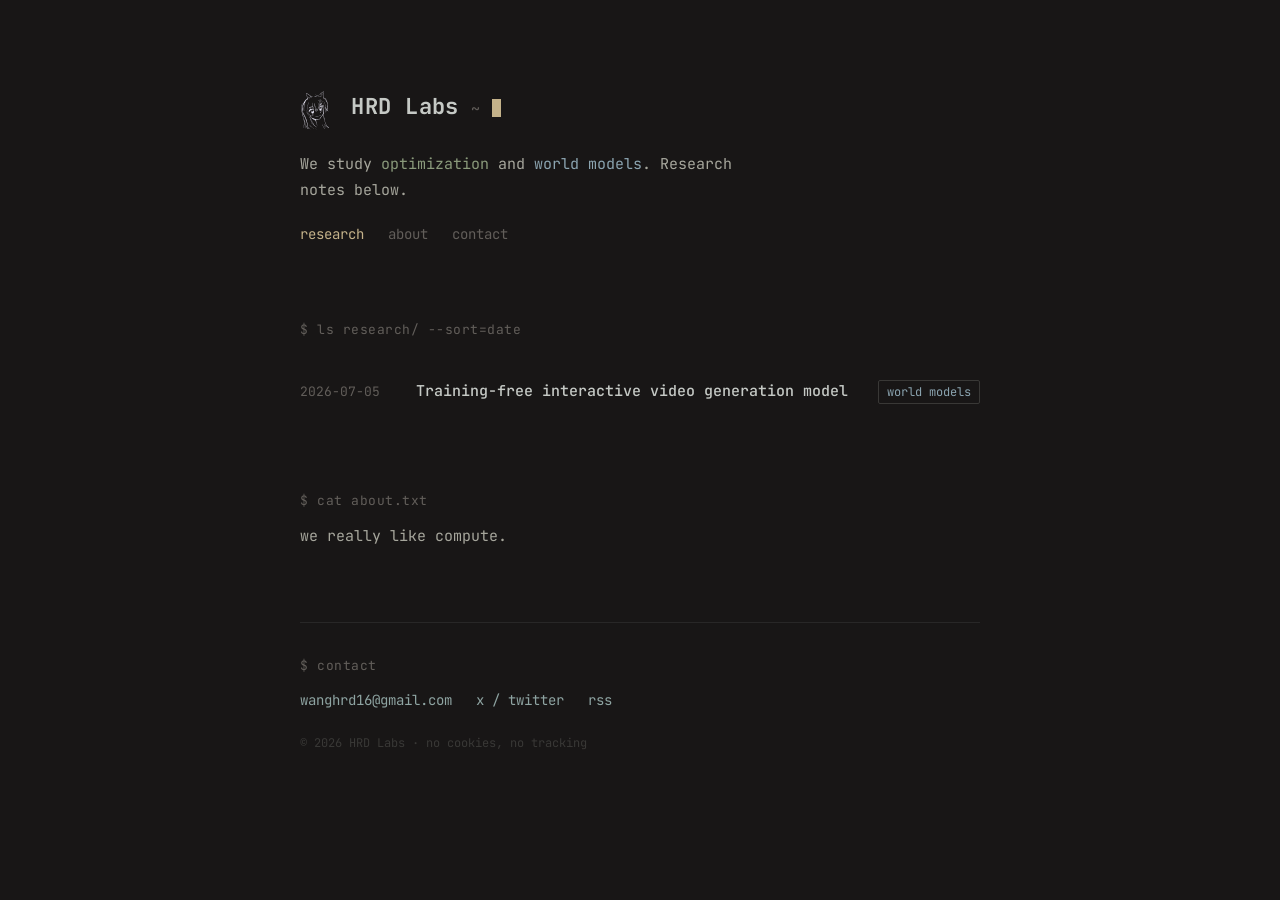
==== commit 8e221496: "Add catgirl logo to masthead and favicon" ====
--- a/index.html
+++ b/index.html
@@ -5,26 +5,28 @@
   <meta name="viewport" content="width=device-width, initial-scale=1.0">
   <title>HRD Labs</title>
   <meta name="description" content="HRD Labs — optimization & world models">
-  <link rel="icon" href="data:image/svg+xml,%3Csvg xmlns='http://www.w3.org/2000/svg' viewBox='0 0 16 16'%3E%3Crect x='3' y='1' width='7' height='14' fill='%23c4b28a'/%3E%3C/svg%3E">
+  <link rel="icon" type="image/svg+xml" href="assets/favicon.svg">
   <link rel="preconnect" href="https://fonts.googleapis.com">
   <link rel="preconnect" href="https://fonts.gstatic.com" crossorigin>
   <link href="https://fonts.googleapis.com/css2?family=JetBrains+Mono:ital,wght@0,400;0,500;0,700;1,400&display=swap" rel="stylesheet">
-  <script>document.documentElement.dataset.theme=localStorage.getItem('theme')||'light';</script>
   <link rel="stylesheet" href="css/style.css">
 </head>
 <body>
 
   <div class="page">
     <header class="masthead">
-      <button class="theme-toggle" type="button" aria-label="Toggle light/dark theme"><svg class="icon-moon" width="14" height="14" viewBox="0 0 7 7" shape-rendering="crispEdges" fill="currentColor" aria-hidden="true"><rect x="2" y="0" width="3" height="1"/><rect x="1" y="1" width="2" height="1"/><rect x="0" y="2" width="2" height="3"/><rect x="1" y="5" width="2" height="1"/><rect x="2" y="6" width="3" height="1"/></svg><svg class="icon-sun" width="14" height="14" viewBox="0 0 9 9" shape-rendering="crispEdges" fill="currentColor" aria-hidden="true"><rect x="3" y="3" width="3" height="3"/><rect x="4" y="0" width="1" height="1"/><rect x="4" y="8" width="1" height="1"/><rect x="0" y="4" width="1" height="1"/><rect x="8" y="4" width="1" height="1"/><rect x="1" y="1" width="1" height="1"/><rect x="7" y="1" width="1" height="1"/><rect x="1" y="7" width="1" height="1"/><rect x="7" y="7" width="1" height="1"/></svg></button>
-      <svg class="masthead-cat" width="66" height="57" viewBox="-1 -1 22 19" shape-rendering="crispEdges" fill="currentColor" role="img" aria-label="HRD Labs pixel cat"><g class="cat-body"><rect x="3" y="0" width="1.02" height="1.02"></rect><rect x="4" y="0" width="1.02" height="1.02"></rect><rect x="5" y="0" width="1.02" height="1.02"></rect><rect x="11" y="0" width="1.02" height="1.02"></rect><rect x="12" y="0" width="1.02" height="1.02"></rect><rect x="13" y="0" width="1.02" height="1.02"></rect><rect x="2" y="1" width="1.02" height="1.02"></rect><rect x="4" y="1" width="1.02" height="1.02"></rect><rect x="5" y="1" width="1.02" height="1.02"></rect><rect x="6" y="1" width="1.02" height="1.02"></rect><rect x="7" y="1" width="1.02" height="1.02"></rect><rect x="8" y="1" width="1.02" height="1.02"></rect><rect x="9" y="1" width="1.02" height="1.02"></rect><rect x="10" y="1" width="1.02" height="1.02"></rect><rect x="11" y="1" width="1.02" height="1.02"></rect><rect x="13" y="1" width="1.02" height="1.02"></rect><rect x="2" y="2" width="1.02" height="1.02"></rect><rect x="5" y="2" width="1.02" height="1.02"></rect><rect x="6" y="2" width="1.02" height="1.02"></rect><rect x="7" y="2" width="1.02" height="1.02"></rect><rect x="8" y="2" width="1.02" height="1.02"></rect><rect x="9" y="2" width="1.02" height="1.02"></rect><rect x="10" y="2" width="1.02" height="1.02"></rect><rect x="13" y="2" width="1.02" height="1.02"></rect><rect x="2" y="3" width="1.02" height="1.02"></rect><rect x="3" y="3" width="1.02" height="1.02"></rect><rect x="4" y="3" width="1.02" height="1.02"></rect><rect x="5" y="3" width="1.02" height="1.02"></rect><rect x="6" y="3" width="1.02" height="1.02"></rect><rect x="7" y="3" width="1.02" height="1.02"></rect><rect x="8" y="3" width="1.02" height="1.02"></rect><rect x="9" y="3" width="1.02" height="1.02"></rect><rect x="10" y="3" width="1.02" height="1.02"></rect><rect x="11" y="3" width="1.02" height="1.02"></rect><rect x="12" y="3" width="1.02" height="1.02"></rect><rect x="13" y="3" width="1.02" height="1.02"></rect><rect x="14" y="3" width="1.02" height="1.02"></rect><rect x="2" y="4" width="1.02" height="1.02"></rect><rect x="3" y="4" width="1.02" height="1.02"></rect><rect x="4" y="4" width="1.02" height="1.02"></rect><rect x="5" y="4" width="1.02" height="1.02"></rect><rect x="6" y="4" width="1.02" height="1.02"></rect><rect x="7" y="4" width="1.02" height="1.02"></rect><rect x="8" y="4" width="1.02" height="1.02"></rect><rect x="9" y="4" width="1.02" height="1.02"></rect><rect x="10" y="4" width="1.02" height="1.02"></rect><rect x="11" y="4" width="1.02" height="1.02"></rect><rect x="12" y="4" width="1.02" height="1.02"></rect><rect x="13" y="4" width="1.02" height="1.02"></rect><rect x="14" y="4" width="1.02" height="1.02"></rect><rect x="2" y="5" width="1.02" height="1.02"></rect><rect x="3" y="5" width="1.02" height="1.02"></rect><rect x="4" y="5" width="1.02" height="1.02"></rect><rect x="5" y="5" width="1.02" height="1.02"></rect><rect x="7" y="5" width="1.02" height="1.02"></rect><rect x="8" y="5" width="1.02" height="1.02"></rect><rect x="9" y="5" width="1.02" height="1.02"></rect><rect x="11" y="5" width="1.02" height="1.02"></rect><rect x="12" y="5" width="1.02" height="1.02"></rect><rect x="13" y="5" width="1.02" height="1.02"></rect><rect x="14" y="5" width="1.02" height="1.02"></rect><rect x="0" y="6" width="1.02" height="1.02"></rect><rect x="1" y="6" width="1.02" height="1.02"></rect><rect x="2" y="6" width="1.02" height="1.02"></rect><rect x="3" y="6" width="1.02" height="1.02"></rect><rect x="4" y="6" width="1.02" height="1.02"></rect><rect x="5" y="6" width="1.02" height="1.02"></rect><rect x="6" y="6" width="1.02" height="1.02"></rect><rect x="7" y="6" width="1.02" height="1.02"></rect><rect x="8" y="6" width="1.02" height="1.02"></rect><rect x="9" y="6" width="1.02" height="1.02"></rect><rect x="10" y="6" width="1.02" height="1.02"></rect><rect x="11" y="6" width="1.02" height="1.02"></rect><rect x="12" y="6" width="1.02" height="1.02"></rect><rect x="13" y="6" width="1.02" height="1.02"></rect><rect x="14" y="6" width="1.02" height="1.02"></rect><rect x="15" y="6" width="1.02" height="1.02"></rect><rect x="16" y="6" width="1.02" height="1.02"></rect><rect x="2" y="7" width="1.02" height="1.02"></rect><rect x="3" y="7" width="1.02" height="1.02"></rect><rect x="4" y="7" width="1.02" height="1.02"></rect><rect x="5" y="7" width="1.02" height="1.02"></rect><rect x="6" y="7" width="1.02" height="1.02"></rect><rect x="7" y="7" width="1.02" height="1.02"></rect><rect x="8" y="7" width="1.02" height="1.02"></rect><rect x="9" y="7" width="1.02" height="1.02"></rect><rect x="10" y="7" width="1.02" height="1.02"></rect><rect x="11" y="7" width="1.02" height="1.02"></rect><rect x="12" y="7" width="1.02" height="1.02"></rect><rect x="13" y="7" width="1.02" height="1.02"></rect><rect x="14" y="7" width="1.02" height="1.02"></rect><rect x="0" y="8" width="1.02" height="1.02"></rect><rect x="1" y="8" width="1.02" height="1.02"></rect><rect x="2" y="8" width="1.02" height="1.02"></rect><rect x="3" y="8" width="1.02" height="1.02"></rect><rect x="4" y="8" width="1.02" height="1.02"></rect><rect x="5" y="8" width="1.02" height="1.02"></rect><rect x="6" y="8" width="1.02" height="1.02"></rect><rect x="7" y="8" width="1.02" height="1.02"></rect><rect x="8" y="8" width="1.02" height="1.02"></rect><rect x="9" y="8" width="1.02" height="1.02"></rect><rect x="10" y="8" width="1.02" height="1.02"></rect><rect x="11" y="8" width="1.02" height="1.02"></rect><rect x="12" y="8" width="1.02" height="1.02"></rect><rect x="13" y="8" width="1.02" height="1.02"></rect><rect x="14" y="8" width="1.02" height="1.02"></rect><rect x="15" y="8" width="1.02" height="1.02"></rect><rect x="3" y="9" width="1.02" height="1.02"></rect><rect x="4" y="9" width="1.02" height="1.02"></rect><rect x="5" y="9" width="1.02" height="1.02"></rect><rect x="6" y="9" width="1.02" height="1.02"></rect><rect x="7" y="9" width="1.02" height="1.02"></rect><rect x="8" y="9" width="1.02" height="1.02"></rect><rect x="9" y="9" width="1.02" height="1.02"></rect><rect x="10" y="9" width="1.02" height="1.02"></rect><rect x="11" y="9" width="1.02" height="1.02"></rect><rect x="12" y="9" width="1.02" height="1.02"></rect><rect x="13" y="9" width="1.02" height="1.02"></rect><rect x="5" y="10" width="1.02" height="1.02"></rect><rect x="6" y="10" width="1.02" height="1.02"></rect><rect x="7" y="10" width="1.02" height="1.02"></rect><rect x="8" y="10" width="1.02" height="1.02"></rect><rect x="9" y="10" width="1.02" height="1.02"></rect><rect x="10" y="10" width="1.02" height="1.02"></rect><rect x="11" y="10" width="1.02" height="1.02"></rect><rect x="5" y="11" width="1.02" height="1.02"></rect><rect x="6" y="11" width="1.02" height="1.02"></rect><rect x="7" y="11" width="1.02" height="1.02"></rect><rect x="8" y="11" width="1.02" height="1.02"></rect><rect x="9" y="11" width="1.02" height="1.02"></rect><rect x="10" y="11" width="1.02" height="1.02"></rect><rect x="11" y="11" width="1.02" height="1.02"></rect><rect x="12" y="11" width="1.02" height="1.02"></rect><rect x="5" y="12" width="1.02" height="1.02"></rect><rect x="6" y="12" width="1.02" height="1.02"></rect><rect x="7" y="12" width="1.02" height="1.02"></rect><rect x="8" y="12" width="1.02" height="1.02"></rect><rect x="9" y="12" width="1.02" height="1.02"></rect><rect x="10" y="12" width="1.02" height="1.02"></rect><rect x="11" y="12" width="1.02" height="1.02"></rect><rect x="12" y="12" width="1.02" height="1.02"></rect><rect x="13" y="12" width="1.02" height="1.02"></rect><rect x="5" y="13" width="1.02" height="1.02"></rect><rect x="6" y="13" width="1.02" height="1.02"></rect><rect x="7" y="13" width="1.02" height="1.02"></rect><rect x="8" y="13" width="1.02" height="1.02"></rect><rect x="9" y="13" width="1.02" height="1.02"></rect><rect x="10" y="13" width="1.02" height="1.02"></rect><rect x="11" y="13" width="1.02" height="1.02"></rect><rect x="12" y="13" width="1.02" height="1.02"></rect><rect x="13" y="13" width="1.02" height="1.02"></rect><rect x="14" y="13" width="1.02" height="1.02"></rect><rect x="15" y="13" width="1.02" height="1.02"></rect><rect x="16" y="13" width="1.02" height="1.02"></rect><rect x="5" y="14" width="1.02" height="1.02"></rect><rect x="6" y="14" width="1.02" height="1.02"></rect><rect x="7" y="14" width="1.02" height="1.02"></rect><rect x="8" y="14" width="1.02" height="1.02"></rect><rect x="9" y="14" width="1.02" height="1.02"></rect><rect x="10" y="14" width="1.02" height="1.02"></rect><rect x="11" y="14" width="1.02" height="1.02"></rect><rect x="12" y="14" width="1.02" height="1.02"></rect><rect x="13" y="14" width="1.02" height="1.02"></rect><rect x="14" y="14" width="1.02" height="1.02"></rect><rect x="15" y="14" width="1.02" height="1.02"></rect><rect x="5" y="15" width="1.02" height="1.02"></rect><rect x="6" y="15" width="1.02" height="1.02"></rect><rect x="7" y="15" width="1.02" height="1.02"></rect><rect x="8" y="15" width="1.02" height="1.02"></rect><rect x="9" y="15" width="1.02" height="1.02"></rect><rect x="10" y="15" width="1.02" height="1.02"></rect><rect x="11" y="15" width="1.02" height="1.02"></rect><rect x="12" y="15" width="1.02" height="1.02"></rect><rect x="13" y="15" width="1.02" height="1.02"></rect><rect x="14" y="15" width="1.02" height="1.02"></rect><rect x="15" y="15" width="1.02" height="1.02"></rect><rect x="6" y="16" width="1.02" height="1.02"></rect><rect x="7" y="16" width="1.02" height="1.02"></rect><rect x="8" y="16" width="1.02" height="1.02"></rect><rect x="10" y="16" width="1.02" height="1.02"></rect><rect x="11" y="16" width="1.02" height="1.02"></rect><rect x="12" y="16" width="1.02" height="1.02"></rect></g><g class="cat-tail"><rect x="17" y="9" width="1.02" height="1.02"></rect><rect x="18" y="9" width="1.02" height="1.02"></rect><rect x="19" y="9" width="1.02" height="1.02"></rect><rect x="20" y="9" width="1.02" height="1.02"></rect><rect x="16" y="10" width="1.02" height="1.02"></rect><rect x="17" y="10" width="1.02" height="1.02"></rect><rect x="18" y="10" width="1.02" height="1.02"></rect><rect x="19" y="10" width="1.02" height="1.02"></rect><rect x="20" y="10" width="1.02" height="1.02"></rect><rect x="15" y="11" width="1.02" height="1.02"></rect><rect x="16" y="11" width="1.02" height="1.02"></rect><rect x="17" y="11" width="1.02" height="1.02"></rect><rect x="18" y="11" width="1.02" height="1.02"></rect><rect x="19" y="11" width="1.02" height="1.02"></rect><rect x="20" y="11" width="1.02" height="1.02"></rect><rect x="15" y="12" width="1.02" height="1.02"></rect><rect x="16" y="12" width="1.02" height="1.02"></rect><rect x="17" y="12" width="1.02" height="1.02"></rect><rect x="18" y="12" width="1.02" height="1.02"></rect><rect x="19" y="12" width="1.02" height="1.02"></rect></g><g class="cat-lids"><rect x="6" y="5" width="1.02" height="1.02"></rect><rect x="10" y="5" width="1.02" height="1.02"></rect></g></svg>
-      <span class="cat-meow" aria-hidden="true"></span>
       <div class="masthead-title">
+        <img class="logo-mark" src="assets/catgirl-light.svg" alt="HRD Labs logo">
         <h1>HRD Labs</h1>
         <span class="tilde">~</span>
         <span class="cursor" aria-hidden="true"></span>
       </div>
-      <p class="tagline">We study <span class="hl-optimization">optimization</span> and <span class="hl-worldmodels">world models</span>.</p>
+      <p class="tagline">We study <span class="hl-optimization">optimization</span> and <span class="hl-worldmodels">world models</span>. Research notes below.</p>
+      <nav class="nav">
+        <a href="#research" class="active">research</a>
+        <a href="#about">about</a>
+        <a href="#contact">contact</a>
+      </nav>
     </header>
 
     <section id="research" class="research">
@@ -38,24 +40,9 @@
       </a>
     </section>
 
-    <section id="team" class="team">
-      <div class="prompt-line">$ ls team/</div>
-      <a href="team.html" class="team-line">
-        <span class="team-name">krabs/</span>
-        <span class="team-cats" aria-hidden="true">
-          <svg class="mini-cat" width="22" height="24" viewBox="-0.5 -0.5 12 13"><use href="assets/cat-sit.svg#cat"/></svg>
-          <svg class="mini-cat" width="22" height="24" viewBox="-0.5 -0.5 12 13"><use href="assets/cat-sit.svg#cat"/></svg>
-          <svg class="mini-cat" width="22" height="24" viewBox="-0.5 -0.5 12 13"><use href="assets/cat-sit.svg#cat"/></svg>
-          <svg class="mini-cat" width="22" height="24" viewBox="-0.5 -0.5 12 13"><use href="assets/cat-sit.svg#cat"/></svg>
-          <svg class="mini-cat" width="22" height="24" viewBox="-0.5 -0.5 12 13"><use href="assets/cat-sit.svg#cat"/></svg>
-        </span>
-        <span class="team-arrow">→</span>
-      </a>
-    </section>
-
     <section id="about" class="about">
       <div class="prompt-line">$ cat about.txt</div>
-      <p>we really like compute. <svg class="about-cat" width="34" height="16" viewBox="-0.5 -0.5 17 8" aria-hidden="true"><use href="assets/cat-sleep.svg#cat"/></svg></p>
+      <p>we really like compute.</p>
     </section>
 
     <footer id="contact" class="footer">
@@ -65,49 +52,9 @@
         <a href="#">x / twitter</a>
         <a href="#">rss</a>
       </div>
-      <div class="copyright">© 2026 HRD Labs</div>
+      <div class="copyright">© 2026 HRD Labs · no cookies, no tracking</div>
     </footer>
   </div>
 
-
-  <script>
-    document.querySelectorAll('.theme-toggle').forEach((btn) => {
-      btn.addEventListener('click', () => {
-        const next = document.documentElement.dataset.theme === 'dark' ? 'light' : 'dark';
-        document.documentElement.dataset.theme = next;
-        document.body.dataset.theme = next;
-        localStorage.setItem('theme', next);
-      });
-    });
-  </script>
-  <script>
-    (() => {
-      const cat = document.querySelector('.masthead-cat');
-      const meow = document.querySelector('.cat-meow');
-      if (!cat) return;
-      const reduced = window.matchMedia('(prefers-reduced-motion: reduce)').matches;
-      const blink = (n) => {
-        cat.classList.add('is-blinking');
-        setTimeout(() => {
-          cat.classList.remove('is-blinking');
-          if (n > 1) setTimeout(() => blink(n - 1), 90);
-        }, 130);
-      };
-      if (!reduced) {
-        const loop = () => setTimeout(() => { blink(Math.random() < 0.25 ? 2 : 1); loop(); }, 2800 + Math.random() * 3800);
-        loop();
-      }
-      const words = ['meow!', 'mrrp?', 'purrr', ':3'];
-      let t;
-      cat.addEventListener('click', () => {
-        blink(2);
-        if (!meow) return;
-        meow.textContent = words[Math.floor(Math.random() * words.length)];
-        meow.classList.add('show');
-        clearTimeout(t);
-        t = setTimeout(() => meow.classList.remove('show'), 1200);
-      });
-    })();
-  </script>
 </body>
 </html>
--- a/css/style.css
+++ b/css/style.css
@@ -6,40 +6,19 @@
 }
 
 :root {
-  --color-bg: #faf8f4;
-  --color-bg-hover: #f0ece3;
-  --color-fg: #44423c;
-  --color-dim: #6e6a5f;
-  --color-faint: #928d7f;
-  --color-border: #e6e1d5;
-  --color-chip-border: #d9d3c3;
-  --color-faintest: #c8c2b2;
-  --color-tan: #a08343;
-  --color-green: #66794f;
-  --color-blue: #4e7689;
-  --color-teal: #4f7a74;
-  --color-heading: #26241f;
-  --color-cat: #4a463d;
-  --font-mono: 'JetBrains Mono', 'SF Mono', Menlo, Consolas, monospace;
-  color-scheme: light;
-}
-
-[data-theme="dark"] {
-  --color-bg: #070606;
-  --color-bg-hover: #100f0e;
+  --color-bg: #181616;
+  --color-bg-hover: #1d1c19;
   --color-fg: #c5c9c5;
   --color-dim: #a6a69c;
-  --color-faint: #575350;
-  --color-border: #1f1e1c;
-  --color-chip-border: #2b2a28;
-  --color-faintest: #34322f;
+  --color-faint: #625e5a;
+  --color-border: #282727;
+  --color-chip-border: #393836;
+  --color-faintest: #393836;
   --color-tan: #c4b28a;
   --color-green: #8a9a7b;
   --color-blue: #8ba4b0;
   --color-teal: #8ea4a2;
-  --color-heading: #e8e4df;
-  --color-cat: #e8e4df;
-  color-scheme: dark;
+  --font-mono: 'JetBrains Mono', 'SF Mono', Menlo, Consolas, monospace;
 }
 
 html {
@@ -61,7 +40,7 @@
 
 ::selection {
   background: var(--color-tan);
-  color: var(--color-bg);
+  color: #0d0c0c;
 }
 
 a {
@@ -74,7 +53,7 @@
   width: 100%;
   min-width: 0;
   max-width: 680px;
-  padding: 80px 0 96px;
+  padding: 88px 0 96px;
   display: flex;
   flex-direction: column;
   gap: 72px;
@@ -82,96 +61,29 @@
 
 /* Masthead */
 .masthead {
-  position: relative;
-  display: flex;
-  flex-direction: column;
-  gap: 24px;
-}
-
-.masthead-cat {
-  width: 66px;
-  height: 57px;
-  display: block;
-  color: var(--color-cat);
-}
-
-/* Theme toggle */
-.theme-toggle {
-  position: absolute;
-  top: 0;
-  right: 0;
-  width: 34px;
-  height: 34px;
-  display: flex;
-  align-items: center;
-  justify-content: center;
-  padding: 0;
-  background: none;
-  border: 1px solid var(--color-chip-border);
-  border-radius: 2px;
-  color: var(--color-dim);
-  cursor: pointer;
-}
-
-.theme-toggle:hover {
-  color: var(--color-tan);
-  border-color: var(--color-faint);
-}
-
-.theme-toggle .icon-sun { display: none; }
-[data-theme="dark"] .theme-toggle .icon-sun { display: block; }
-[data-theme="dark"] .theme-toggle .icon-moon { display: none; }
-
-/* Interactive masthead cat (index) */
-svg.masthead-cat {
-  cursor: pointer;
-}
-
-.masthead-cat .cat-lids {
-  opacity: 0;
-}
-
-.masthead-cat.is-blinking .cat-lids {
-  opacity: 1;
-}
-
-.masthead-cat .cat-tail {
-  transition: transform 0.16s steps(2, end);
-}
-
-.masthead-cat:hover .cat-tail {
-  transform: translateY(-1px);
-}
-
-.cat-meow {
-  position: absolute;
-  left: 80px;
-  top: 16px;
-  font-size: 12px;
-  letter-spacing: 0.04em;
-  color: var(--color-tan);
-  opacity: 0;
-  transform: translateY(3px);
-  transition: opacity 0.15s ease, transform 0.15s ease;
-  pointer-events: none;
-}
-
-.cat-meow.show {
-  opacity: 1;
-  transform: translateY(0);
+  display: flex;
+  flex-direction: column;
+  gap: 20px;
 }
 
 .masthead-title {
   display: flex;
   align-items: baseline;
   gap: 12px;
+}
+
+.logo-mark {
+  height: 44px;
+  width: auto;
+  align-self: center;
+  margin-right: 4px;
 }
 
 .masthead-title h1 {
   font-size: 22px;
   font-weight: 700;
   letter-spacing: 0.02em;
-  color: var(--color-heading);
+  color: var(--color-fg);
 }
 
 .tilde {
@@ -186,12 +98,12 @@
   height: 18px;
   background: var(--color-tan);
   transform: translateY(3px);
-  animation: blink 2.2s step-end infinite;
+  animation: blink 1.2s step-end infinite;
 }
 
 @keyframes blink {
-  0%, 55% { opacity: 1; }
-  55.01%, 100% { opacity: 0; }
+  0%, 49% { opacity: 1; }
+  50%, 100% { opacity: 0; }
 }
 
 .tagline {
@@ -206,6 +118,24 @@
 
 .hl-worldmodels {
   color: var(--color-blue);
+}
+
+.nav {
+  display: flex;
+  gap: 24px;
+  font-size: 14px;
+}
+
+.nav a {
+  color: var(--color-faint);
+}
+
+.nav a.active {
+  color: var(--color-tan);
+}
+
+.nav a:hover {
+  color: var(--color-fg);
 }
 
 /* Prompt lines */
@@ -274,90 +204,6 @@
 .tag-worldmodels { color: var(--color-blue); }
 .tag-notes { color: var(--color-tan); }
 
-/* Crumb (back link on subpages) */
-.crumb {
-  font-size: 13px;
-  letter-spacing: 0.04em;
-}
-
-.crumb a {
-  color: var(--color-faint);
-}
-
-.crumb a:hover {
-  color: var(--color-tan);
-}
-
-/* Pixel cats */
-.mini-cat {
-  width: 22px;
-  height: 24px;
-  flex-shrink: 0;
-}
-
-/* Team teaser (index) */
-.team {
-  display: flex;
-  flex-direction: column;
-  gap: 8px;
-}
-
-.team .prompt-line {
-  margin-bottom: 16px;
-}
-
-.team-line {
-  display: flex;
-  align-items: center;
-  gap: 20px;
-  padding: 10px 12px;
-  margin: 0 -12px;
-  border-radius: 2px;
-}
-
-.team-line:hover {
-  background: var(--color-bg-hover);
-}
-
-.team-name {
-  color: var(--color-blue);
-  font-weight: 700;
-}
-
-.team-cats {
-  display: flex;
-  align-items: flex-end;
-  gap: 10px;
-}
-
-.team-cats .mini-cat:nth-child(1) { color: var(--color-tan); }
-.team-cats .mini-cat:nth-child(2) { color: var(--color-green); }
-.team-cats .mini-cat:nth-child(3) { color: var(--color-blue); }
-.team-cats .mini-cat:nth-child(4) { color: var(--color-teal); }
-.team-cats .mini-cat:nth-child(5) { color: var(--color-fg); }
-
-.team-cats .mini-cat {
-  transition: transform 0.18s ease;
-}
-
-.team-line:hover .mini-cat {
-  transform: translateY(-3px);
-}
-
-.team-line:hover .mini-cat:nth-child(2) { transition-delay: 0.04s; }
-.team-line:hover .mini-cat:nth-child(3) { transition-delay: 0.08s; }
-.team-line:hover .mini-cat:nth-child(4) { transition-delay: 0.12s; }
-.team-line:hover .mini-cat:nth-child(5) { transition-delay: 0.16s; }
-
-.team-arrow {
-  margin-left: auto;
-  color: var(--color-faint);
-}
-
-.team-line:hover .team-arrow {
-  color: var(--color-tan);
-}
-
 /* About */
 .about {
   display: flex;
@@ -371,12 +217,26 @@
   text-wrap: pretty;
 }
 
-.about-cat {
-  width: 34px;
-  height: 16px;
-  margin-left: 10px;
-  vertical-align: baseline;
-  color: var(--color-faint);
+/* KRABS */
+.krabs {
+  display: flex;
+  flex-direction: column;
+  gap: 12px;
+}
+
+.crossword {
+  font-family: var(--font-mono);
+  font-size: 20px;
+  line-height: 1.7;
+  letter-spacing: 0.05em;
+  color: var(--color-fg);
+  overflow-x: auto;
+  margin-top: 8px;
+}
+
+.crossword .highlight {
+  font-weight: 700;
+  color: var(--color-tan);
 }
 
 /* Footer */
@@ -384,6 +244,8 @@
   display: flex;
   flex-direction: column;
   gap: 12px;
+  border-top: 1px solid var(--color-border);
+  padding-top: 32px;
 }
 
 .footer-links {
@@ -410,18 +272,6 @@
 @media (prefers-reduced-motion: reduce) {
   .cursor {
     animation: none;
-  }
-
-  .team-cats .mini-cat,
-  .name-col .mini-cat,
-  .masthead-cat .cat-tail {
-    transition: none;
-  }
-
-  .team-line:hover .mini-cat,
-  .name-col:hover .mini-cat,
-  .masthead-cat:hover .cat-tail {
-    transform: none;
   }
 }
 
@@ -441,64 +291,3 @@
     justify-self: start;
   }
 }
-
-/* ---- KRABS crossword (team.html) ---- */
-.krabs {
-  display: flex;
-  flex-direction: column;
-  gap: 12px;
-}
-
-.crossword-grid {
-  display: flex;
-  gap: 28px;
-  margin-top: 20px;
-}
-
-.name-col {
-  display: flex;
-  flex-direction: column;
-  align-items: center;
-  gap: 4px;
-  font-size: 20px;
-  line-height: 1.5;
-}
-
-.name-col .mini-cat {
-  color: var(--color-faintest);
-  margin-bottom: 12px;
-  transition: transform 0.18s ease, color 0.18s ease;
-}
-
-.name-col:nth-child(1):hover .mini-cat { color: var(--color-tan); }
-.name-col:nth-child(2):hover .mini-cat { color: var(--color-green); }
-.name-col:nth-child(3):hover .mini-cat { color: var(--color-blue); }
-.name-col:nth-child(4):hover .mini-cat { color: var(--color-teal); }
-.name-col:nth-child(5):hover .mini-cat { color: var(--color-fg); }
-
-.name-col:hover .mini-cat {
-  transform: translateY(-3px);
-}
-
-.letter {
-  color: var(--color-dim);
-}
-
-.letter.first {
-  font-weight: 700;
-  color: var(--color-tan);
-}
-
-.name-col:hover .letter {
-  color: var(--color-heading);
-}
-
-@media (max-width: 560px) {
-  .crossword-grid {
-    gap: 18px;
-  }
-
-  .name-col {
-    font-size: 16px;
-  }
-}
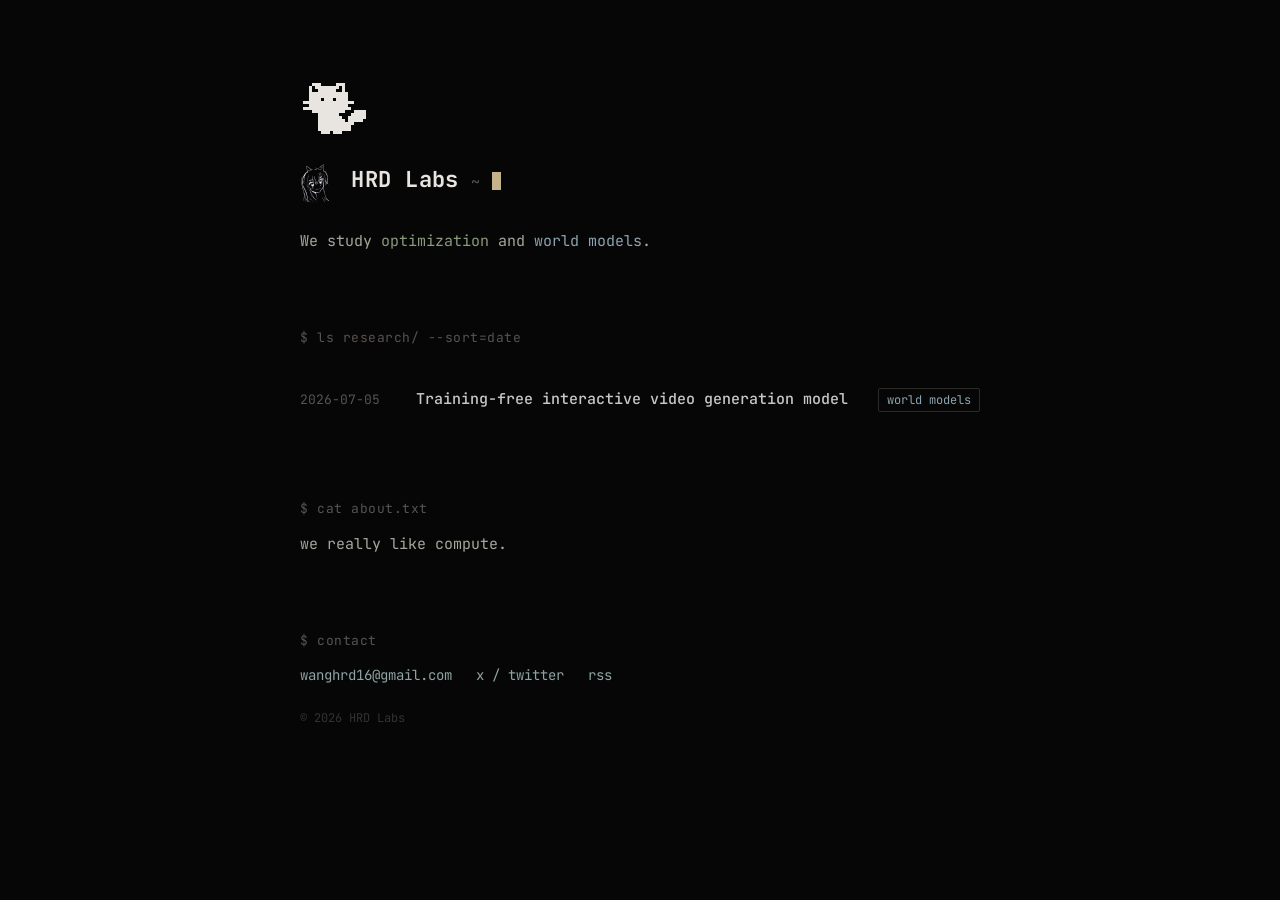
==== commit b2a168bc: "Merge front-page redesign, swapping pixel-cat for catgirl logo" ====
--- a/index.html
+++ b/index.html
@@ -15,18 +15,14 @@
 
   <div class="page">
     <header class="masthead">
+      <img src="assets/pixel-cat.svg" alt="HRD Labs pixel cat" class="masthead-cat">
       <div class="masthead-title">
         <img class="logo-mark" src="assets/catgirl-light.svg" alt="HRD Labs logo">
         <h1>HRD Labs</h1>
         <span class="tilde">~</span>
         <span class="cursor" aria-hidden="true"></span>
       </div>
-      <p class="tagline">We study <span class="hl-optimization">optimization</span> and <span class="hl-worldmodels">world models</span>. Research notes below.</p>
-      <nav class="nav">
-        <a href="#research" class="active">research</a>
-        <a href="#about">about</a>
-        <a href="#contact">contact</a>
-      </nav>
+      <p class="tagline">We study <span class="hl-optimization">optimization</span> and <span class="hl-worldmodels">world models</span>.</p>
     </header>
 
     <section id="research" class="research">
@@ -52,7 +48,7 @@
         <a href="#">x / twitter</a>
         <a href="#">rss</a>
       </div>
-      <div class="copyright">© 2026 HRD Labs · no cookies, no tracking</div>
+      <div class="copyright">© 2026 HRD Labs</div>
     </footer>
   </div>
 
--- a/css/style.css
+++ b/css/style.css
@@ -6,14 +6,14 @@
 }
 
 :root {
-  --color-bg: #181616;
-  --color-bg-hover: #1d1c19;
+  --color-bg: #070606;
+  --color-bg-hover: #100f0e;
   --color-fg: #c5c9c5;
   --color-dim: #a6a69c;
-  --color-faint: #625e5a;
-  --color-border: #282727;
-  --color-chip-border: #393836;
-  --color-faintest: #393836;
+  --color-faint: #575350;
+  --color-border: #1f1e1c;
+  --color-chip-border: #2b2a28;
+  --color-faintest: #34322f;
   --color-tan: #c4b28a;
   --color-green: #8a9a7b;
   --color-blue: #8ba4b0;
@@ -40,7 +40,7 @@
 
 ::selection {
   background: var(--color-tan);
-  color: #0d0c0c;
+  color: #070606;
 }
 
 a {
@@ -53,7 +53,7 @@
   width: 100%;
   min-width: 0;
   max-width: 680px;
-  padding: 88px 0 96px;
+  padding: 80px 0 96px;
   display: flex;
   flex-direction: column;
   gap: 72px;
@@ -63,7 +63,13 @@
 .masthead {
   display: flex;
   flex-direction: column;
-  gap: 20px;
+  gap: 24px;
+}
+
+.masthead-cat {
+  width: 66px;
+  height: 57px;
+  display: block;
 }
 
 .masthead-title {
@@ -83,7 +89,7 @@
   font-size: 22px;
   font-weight: 700;
   letter-spacing: 0.02em;
-  color: var(--color-fg);
+  color: #e8e4df;
 }
 
 .tilde {
@@ -98,12 +104,12 @@
   height: 18px;
   background: var(--color-tan);
   transform: translateY(3px);
-  animation: blink 1.2s step-end infinite;
+  animation: blink 2.2s step-end infinite;
 }
 
 @keyframes blink {
-  0%, 49% { opacity: 1; }
-  50%, 100% { opacity: 0; }
+  0%, 55% { opacity: 1; }
+  55.01%, 100% { opacity: 0; }
 }
 
 .tagline {
@@ -118,24 +124,6 @@
 
 .hl-worldmodels {
   color: var(--color-blue);
-}
-
-.nav {
-  display: flex;
-  gap: 24px;
-  font-size: 14px;
-}
-
-.nav a {
-  color: var(--color-faint);
-}
-
-.nav a.active {
-  color: var(--color-tan);
-}
-
-.nav a:hover {
-  color: var(--color-fg);
 }
 
 /* Prompt lines */
@@ -217,7 +205,58 @@
   text-wrap: pretty;
 }
 
-/* KRABS */
+/* Footer */
+.footer {
+  display: flex;
+  flex-direction: column;
+  gap: 12px;
+}
+
+.footer-links {
+  display: flex;
+  gap: 24px;
+  font-size: 14px;
+  flex-wrap: wrap;
+}
+
+.footer-links a {
+  color: var(--color-teal);
+}
+
+.footer-links a:hover {
+  color: var(--color-fg);
+}
+
+.copyright {
+  color: var(--color-faintest);
+  font-size: 12px;
+  margin-top: 8px;
+}
+
+@media (prefers-reduced-motion: reduce) {
+  .cursor {
+    animation: none;
+  }
+}
+
+/* Responsive */
+@media (max-width: 560px) {
+  .page {
+    padding: 56px 0 64px;
+    gap: 56px;
+  }
+
+  .post {
+    grid-template-columns: 1fr;
+    gap: 8px;
+  }
+
+  .tag {
+    justify-self: start;
+  }
+}
+
+/* ---- KRABS crossword (research.html) ---- */
 .krabs {
   display: flex;
   flex-direction: column;
@@ -238,56 +277,3 @@
   font-weight: 700;
   color: var(--color-tan);
 }
-
-/* Footer */
-.footer {
-  display: flex;
-  flex-direction: column;
-  gap: 12px;
-  border-top: 1px solid var(--color-border);
-  padding-top: 32px;
-}
-
-.footer-links {
-  display: flex;
-  gap: 24px;
-  font-size: 14px;
-  flex-wrap: wrap;
-}
-
-.footer-links a {
-  color: var(--color-teal);
-}
-
-.footer-links a:hover {
-  color: var(--color-fg);
-}
-
-.copyright {
-  color: var(--color-faintest);
-  font-size: 12px;
-  margin-top: 8px;
-}
-
-@media (prefers-reduced-motion: reduce) {
-  .cursor {
-    animation: none;
-  }
-}
-
-/* Responsive */
-@media (max-width: 560px) {
-  .page {
-    padding: 56px 0 64px;
-    gap: 56px;
-  }
-
-  .post {
-    grid-template-columns: 1fr;
-    gap: 8px;
-  }
-
-  .tag {
-    justify-self: start;
-  }
-}
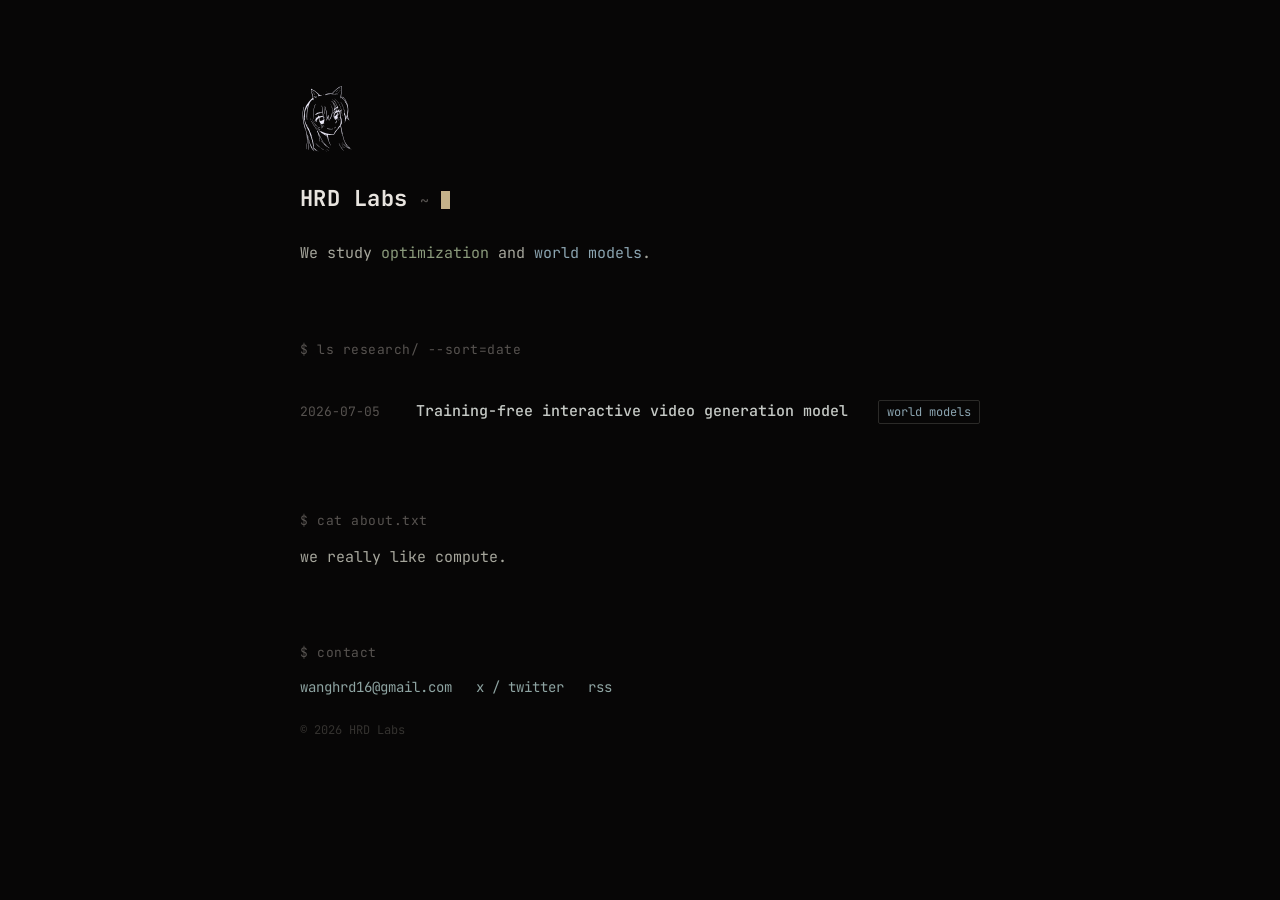
==== commit 48846fd1: "Use catgirl as the single masthead logo" ====
--- a/index.html
+++ b/index.html
@@ -15,9 +15,8 @@
 
   <div class="page">
     <header class="masthead">
-      <img src="assets/pixel-cat.svg" alt="HRD Labs pixel cat" class="masthead-cat">
+      <img src="assets/catgirl-light.svg" alt="HRD Labs logo" class="masthead-cat">
       <div class="masthead-title">
-        <img class="logo-mark" src="assets/catgirl-light.svg" alt="HRD Labs logo">
         <h1>HRD Labs</h1>
         <span class="tilde">~</span>
         <span class="cursor" aria-hidden="true"></span>
--- a/css/style.css
+++ b/css/style.css
@@ -67,22 +67,16 @@
 }
 
 .masthead-cat {
-  width: 66px;
-  height: 57px;
+  height: 76px;
+  width: auto;
   display: block;
+  align-self: flex-start;
 }
 
 .masthead-title {
   display: flex;
   align-items: baseline;
   gap: 12px;
-}
-
-.logo-mark {
-  height: 44px;
-  width: auto;
-  align-self: center;
-  margin-right: 4px;
 }
 
 .masthead-title h1 {
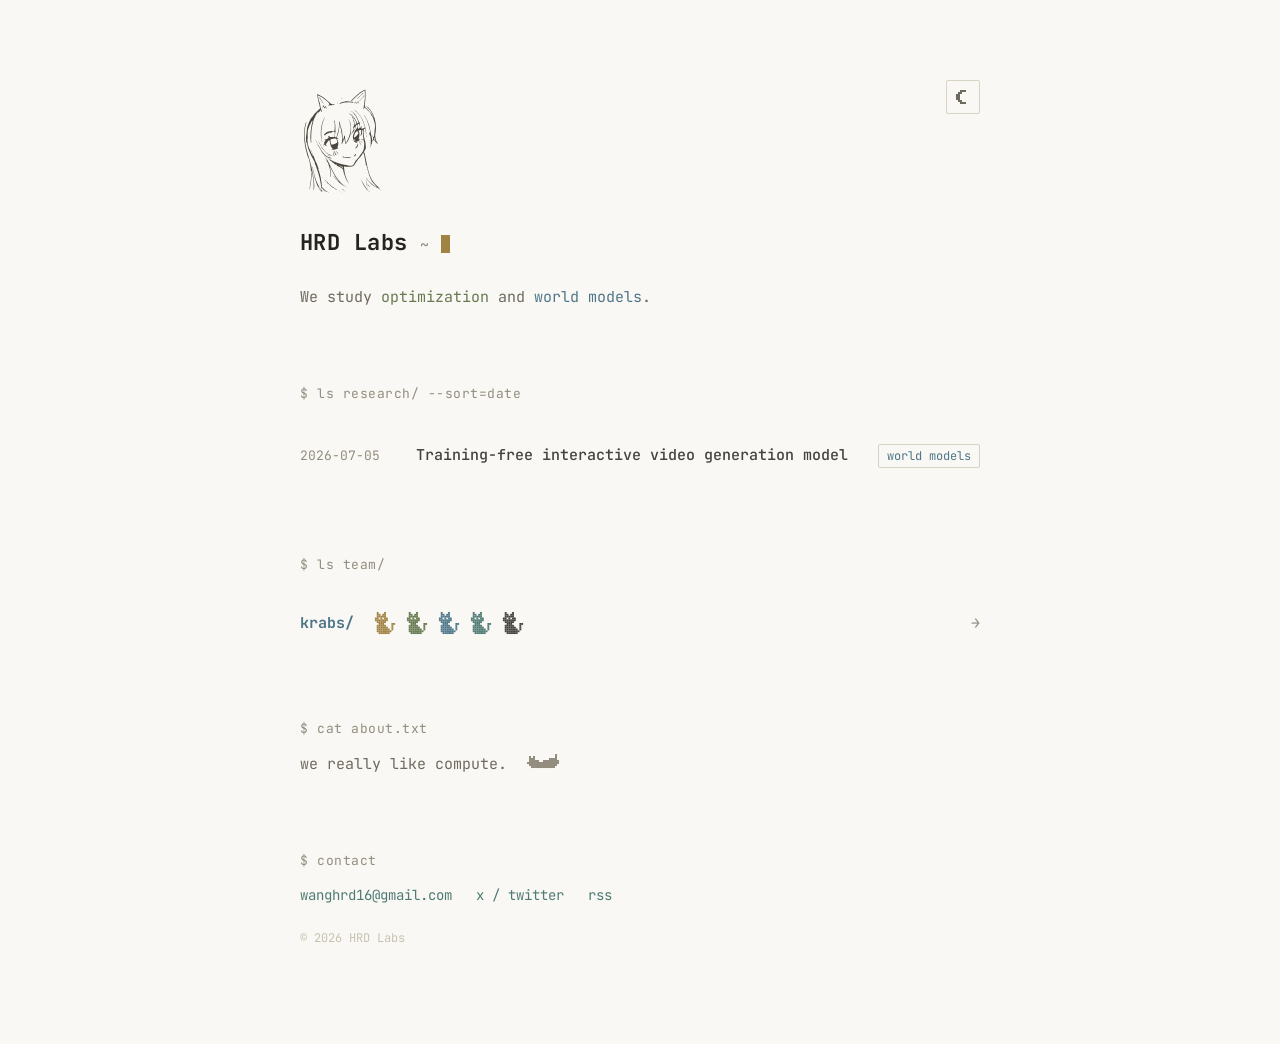
==== commit ee0699fa: "Merge PR #3: pixel-art terminal UI refresh with light mode, keeping catgirl logo Takes the full UI r" ====
--- a/index.html
+++ b/index.html
@@ -9,13 +9,16 @@
   <link rel="preconnect" href="https://fonts.googleapis.com">
   <link rel="preconnect" href="https://fonts.gstatic.com" crossorigin>
   <link href="https://fonts.googleapis.com/css2?family=JetBrains+Mono:ital,wght@0,400;0,500;0,700;1,400&display=swap" rel="stylesheet">
+  <script>document.documentElement.dataset.theme=localStorage.getItem('theme')||'light';</script>
   <link rel="stylesheet" href="css/style.css">
 </head>
 <body>
 
   <div class="page">
     <header class="masthead">
-      <img src="assets/catgirl-light.svg" alt="HRD Labs logo" class="masthead-cat">
+      <button class="theme-toggle" type="button" aria-label="Toggle light/dark theme"><svg class="icon-moon" width="14" height="14" viewBox="0 0 7 7" shape-rendering="crispEdges" fill="currentColor" aria-hidden="true"><rect x="2" y="0" width="3" height="1"/><rect x="1" y="1" width="2" height="1"/><rect x="0" y="2" width="2" height="3"/><rect x="1" y="5" width="2" height="1"/><rect x="2" y="6" width="3" height="1"/></svg><svg class="icon-sun" width="14" height="14" viewBox="0 0 9 9" shape-rendering="crispEdges" fill="currentColor" aria-hidden="true"><rect x="3" y="3" width="3" height="3"/><rect x="4" y="0" width="1" height="1"/><rect x="4" y="8" width="1" height="1"/><rect x="0" y="4" width="1" height="1"/><rect x="8" y="4" width="1" height="1"/><rect x="1" y="1" width="1" height="1"/><rect x="7" y="1" width="1" height="1"/><rect x="1" y="7" width="1" height="1"/><rect x="7" y="7" width="1" height="1"/></svg></button>
+      <span class="masthead-cat" role="img" aria-label="HRD Labs catgirl logo"></span>
+      <span class="cat-meow" aria-hidden="true"></span>
       <div class="masthead-title">
         <h1>HRD Labs</h1>
         <span class="tilde">~</span>
@@ -35,9 +38,24 @@
       </a>
     </section>
 
+    <section id="team" class="team">
+      <div class="prompt-line">$ ls team/</div>
+      <a href="team.html" class="team-line">
+        <span class="team-name">krabs/</span>
+        <span class="team-cats" aria-hidden="true">
+          <svg class="mini-cat" width="22" height="24" viewBox="-0.5 -0.5 12 13"><use href="assets/cat-sit.svg#cat"/></svg>
+          <svg class="mini-cat" width="22" height="24" viewBox="-0.5 -0.5 12 13"><use href="assets/cat-sit.svg#cat"/></svg>
+          <svg class="mini-cat" width="22" height="24" viewBox="-0.5 -0.5 12 13"><use href="assets/cat-sit.svg#cat"/></svg>
+          <svg class="mini-cat" width="22" height="24" viewBox="-0.5 -0.5 12 13"><use href="assets/cat-sit.svg#cat"/></svg>
+          <svg class="mini-cat" width="22" height="24" viewBox="-0.5 -0.5 12 13"><use href="assets/cat-sit.svg#cat"/></svg>
+        </span>
+        <span class="team-arrow">→</span>
+      </a>
+    </section>
+
     <section id="about" class="about">
       <div class="prompt-line">$ cat about.txt</div>
-      <p>we really like compute.</p>
+      <p>we really like compute. <svg class="about-cat" width="34" height="16" viewBox="-0.5 -0.5 17 8" aria-hidden="true"><use href="assets/cat-sleep.svg#cat"/></svg></p>
     </section>
 
     <footer id="contact" class="footer">
@@ -51,5 +69,45 @@
     </footer>
   </div>
 
+
+  <script>
+    document.querySelectorAll('.theme-toggle').forEach((btn) => {
+      btn.addEventListener('click', () => {
+        const next = document.documentElement.dataset.theme === 'dark' ? 'light' : 'dark';
+        document.documentElement.dataset.theme = next;
+        document.body.dataset.theme = next;
+        localStorage.setItem('theme', next);
+      });
+    });
+  </script>
+  <script>
+    (() => {
+      const cat = document.querySelector('.masthead-cat');
+      const meow = document.querySelector('.cat-meow');
+      if (!cat) return;
+      const reduced = window.matchMedia('(prefers-reduced-motion: reduce)').matches;
+      const blink = (n) => {
+        cat.classList.add('is-blinking');
+        setTimeout(() => {
+          cat.classList.remove('is-blinking');
+          if (n > 1) setTimeout(() => blink(n - 1), 90);
+        }, 130);
+      };
+      if (!reduced) {
+        const loop = () => setTimeout(() => { blink(Math.random() < 0.25 ? 2 : 1); loop(); }, 2800 + Math.random() * 3800);
+        loop();
+      }
+      const words = ['meow!', 'mrrp?', 'purrr', ':3'];
+      let t;
+      cat.addEventListener('click', () => {
+        blink(2);
+        if (!meow) return;
+        meow.textContent = words[Math.floor(Math.random() * words.length)];
+        meow.classList.add('show');
+        clearTimeout(t);
+        t = setTimeout(() => meow.classList.remove('show'), 1200);
+      });
+    })();
+  </script>
 </body>
 </html>
--- a/css/style.css
+++ b/css/style.css
@@ -6,6 +6,25 @@
 }
 
 :root {
+  --color-bg: #faf8f4;
+  --color-bg-hover: #f0ece3;
+  --color-fg: #44423c;
+  --color-dim: #6e6a5f;
+  --color-faint: #928d7f;
+  --color-border: #e6e1d5;
+  --color-chip-border: #d9d3c3;
+  --color-faintest: #c8c2b2;
+  --color-tan: #a08343;
+  --color-green: #66794f;
+  --color-blue: #4e7689;
+  --color-teal: #4f7a74;
+  --color-heading: #26241f;
+  --color-cat: #4a463d;
+  --font-mono: 'JetBrains Mono', 'SF Mono', Menlo, Consolas, monospace;
+  color-scheme: light;
+}
+
+[data-theme="dark"] {
   --color-bg: #070606;
   --color-bg-hover: #100f0e;
   --color-fg: #c5c9c5;
@@ -18,7 +37,9 @@
   --color-green: #8a9a7b;
   --color-blue: #8ba4b0;
   --color-teal: #8ea4a2;
-  --font-mono: 'JetBrains Mono', 'SF Mono', Menlo, Consolas, monospace;
+  --color-heading: #e8e4df;
+  --color-cat: #e8e4df;
+  color-scheme: dark;
 }
 
 html {
@@ -40,7 +61,7 @@
 
 ::selection {
   background: var(--color-tan);
-  color: #070606;
+  color: var(--color-bg);
 }
 
 a {
@@ -61,16 +82,85 @@
 
 /* Masthead */
 .masthead {
+  position: relative;
   display: flex;
   flex-direction: column;
   gap: 24px;
 }
 
 .masthead-cat {
-  height: 76px;
-  width: auto;
+  width: 97px;
+  height: 120px;
   display: block;
-  align-self: flex-start;
+  background-color: var(--color-cat);
+  -webkit-mask: url("../assets/catgirl-light.svg") no-repeat left center / contain;
+  mask: url("../assets/catgirl-light.svg") no-repeat left center / contain;
+}
+
+/* Theme toggle */
+.theme-toggle {
+  position: absolute;
+  top: 0;
+  right: 0;
+  width: 34px;
+  height: 34px;
+  display: flex;
+  align-items: center;
+  justify-content: center;
+  padding: 0;
+  background: none;
+  border: 1px solid var(--color-chip-border);
+  border-radius: 2px;
+  color: var(--color-dim);
+  cursor: pointer;
+}
+
+.theme-toggle:hover {
+  color: var(--color-tan);
+  border-color: var(--color-faint);
+}
+
+.theme-toggle .icon-sun { display: none; }
+[data-theme="dark"] .theme-toggle .icon-sun { display: block; }
+[data-theme="dark"] .theme-toggle .icon-moon { display: none; }
+
+/* Interactive masthead cat (index) */
+.masthead-cat {
+  cursor: pointer;
+}
+
+.masthead-cat .cat-lids {
+  opacity: 0;
+}
+
+.masthead-cat.is-blinking .cat-lids {
+  opacity: 1;
+}
+
+.masthead-cat .cat-tail {
+  transition: transform 0.16s steps(2, end);
+}
+
+.masthead-cat:hover .cat-tail {
+  transform: translateY(-1px);
+}
+
+.cat-meow {
+  position: absolute;
+  left: 108px;
+  top: 28px;
+  font-size: 12px;
+  letter-spacing: 0.04em;
+  color: var(--color-tan);
+  opacity: 0;
+  transform: translateY(3px);
+  transition: opacity 0.15s ease, transform 0.15s ease;
+  pointer-events: none;
+}
+
+.cat-meow.show {
+  opacity: 1;
+  transform: translateY(0);
 }
 
 .masthead-title {
@@ -83,7 +173,7 @@
   font-size: 22px;
   font-weight: 700;
   letter-spacing: 0.02em;
-  color: #e8e4df;
+  color: var(--color-heading);
 }
 
 .tilde {
@@ -186,6 +276,90 @@
 .tag-worldmodels { color: var(--color-blue); }
 .tag-notes { color: var(--color-tan); }
 
+/* Crumb (back link on subpages) */
+.crumb {
+  font-size: 13px;
+  letter-spacing: 0.04em;
+}
+
+.crumb a {
+  color: var(--color-faint);
+}
+
+.crumb a:hover {
+  color: var(--color-tan);
+}
+
+/* Pixel cats */
+.mini-cat {
+  width: 22px;
+  height: 24px;
+  flex-shrink: 0;
+}
+
+/* Team teaser (index) */
+.team {
+  display: flex;
+  flex-direction: column;
+  gap: 8px;
+}
+
+.team .prompt-line {
+  margin-bottom: 16px;
+}
+
+.team-line {
+  display: flex;
+  align-items: center;
+  gap: 20px;
+  padding: 10px 12px;
+  margin: 0 -12px;
+  border-radius: 2px;
+}
+
+.team-line:hover {
+  background: var(--color-bg-hover);
+}
+
+.team-name {
+  color: var(--color-blue);
+  font-weight: 700;
+}
+
+.team-cats {
+  display: flex;
+  align-items: flex-end;
+  gap: 10px;
+}
+
+.team-cats .mini-cat:nth-child(1) { color: var(--color-tan); }
+.team-cats .mini-cat:nth-child(2) { color: var(--color-green); }
+.team-cats .mini-cat:nth-child(3) { color: var(--color-blue); }
+.team-cats .mini-cat:nth-child(4) { color: var(--color-teal); }
+.team-cats .mini-cat:nth-child(5) { color: var(--color-fg); }
+
+.team-cats .mini-cat {
+  transition: transform 0.18s ease;
+}
+
+.team-line:hover .mini-cat {
+  transform: translateY(-3px);
+}
+
+.team-line:hover .mini-cat:nth-child(2) { transition-delay: 0.04s; }
+.team-line:hover .mini-cat:nth-child(3) { transition-delay: 0.08s; }
+.team-line:hover .mini-cat:nth-child(4) { transition-delay: 0.12s; }
+.team-line:hover .mini-cat:nth-child(5) { transition-delay: 0.16s; }
+
+.team-arrow {
+  margin-left: auto;
+  color: var(--color-faint);
+}
+
+.team-line:hover .team-arrow {
+  color: var(--color-tan);
+}
+
 /* About */
 .about {
   display: flex;
@@ -199,6 +373,14 @@
   text-wrap: pretty;
 }
 
+.about-cat {
+  width: 34px;
+  height: 16px;
+  margin-left: 10px;
+  vertical-align: baseline;
+  color: var(--color-faint);
+}
+
 /* Footer */
 .footer {
   display: flex;
@@ -230,6 +412,18 @@
 @media (prefers-reduced-motion: reduce) {
   .cursor {
     animation: none;
+  }
+
+  .team-cats .mini-cat,
+  .name-col .mini-cat,
+  .masthead-cat .cat-tail {
+    transition: none;
+  }
+
+  .team-line:hover .mini-cat,
+  .name-col:hover .mini-cat,
+  .masthead-cat:hover .cat-tail {
+    transform: none;
   }
 }
 
@@ -250,24 +444,63 @@
   }
 }
 
-/* ---- KRABS crossword (research.html) ---- */
+/* ---- KRABS crossword (team.html) ---- */
 .krabs {
   display: flex;
   flex-direction: column;
   gap: 12px;
 }
 
-.crossword {
-  font-family: var(--font-mono);
+.crossword-grid {
+  display: flex;
+  gap: 28px;
+  margin-top: 20px;
+}
+
+.name-col {
+  display: flex;
+  flex-direction: column;
+  align-items: center;
+  gap: 4px;
   font-size: 20px;
-  line-height: 1.7;
-  letter-spacing: 0.05em;
-  color: var(--color-fg);
-  overflow-x: auto;
-  margin-top: 8px;
-}
-
-.crossword .highlight {
+  line-height: 1.5;
+}
+
+.name-col .mini-cat {
+  color: var(--color-faintest);
+  margin-bottom: 12px;
+  transition: transform 0.18s ease, color 0.18s ease;
+}
+
+.name-col:nth-child(1):hover .mini-cat { color: var(--color-tan); }
+.name-col:nth-child(2):hover .mini-cat { color: var(--color-green); }
+.name-col:nth-child(3):hover .mini-cat { color: var(--color-blue); }
+.name-col:nth-child(4):hover .mini-cat { color: var(--color-teal); }
+.name-col:nth-child(5):hover .mini-cat { color: var(--color-fg); }
+
+.name-col:hover .mini-cat {
+  transform: translateY(-3px);
+}
+
+.letter {
+  color: var(--color-dim);
+}
+
+.letter.first {
   font-weight: 700;
   color: var(--color-tan);
 }
+
+.name-col:hover .letter {
+  color: var(--color-heading);
+}
+
+@media (max-width: 560px) {
+  .crossword-grid {
+    gap: 18px;
+  }
+
+  .name-col {
+    font-size: 16px;
+  }
+}
